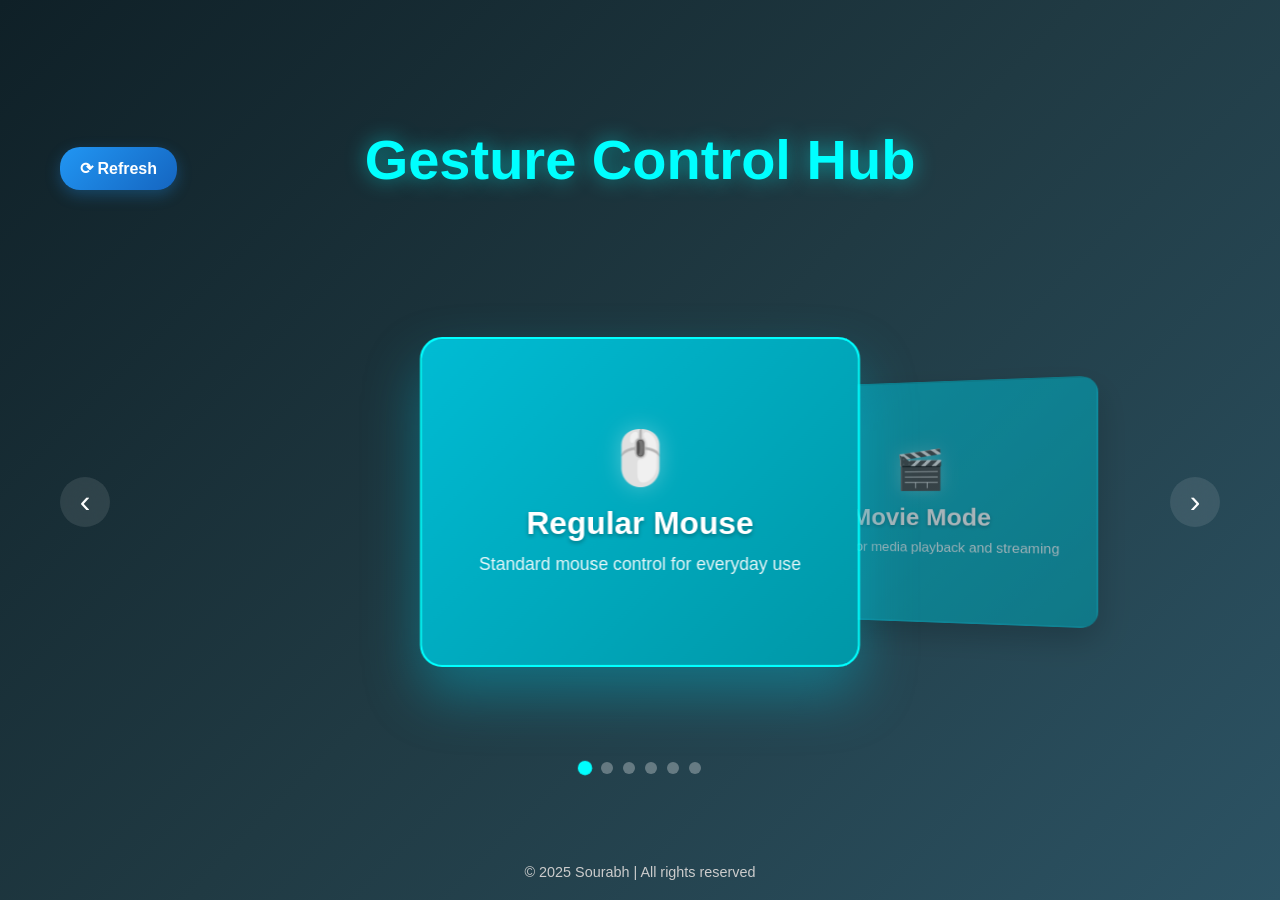
==== templates/index.html @ ca8f9292 "upload Airclick project files" ====
<!DOCTYPE html>
<html lang="en">
<head>
  <meta charset="UTF-8">
  <meta name="viewport" content="width=device-width, initial-scale=1.0">
  <title>Gesture Control Hub</title>
  <style>
    * {
      margin: 0;
      padding: 0;
      box-sizing: border-box;
    }

    body {
      background: linear-gradient(135deg, #0f2027, #203a43, #2c5364);
      font-family: 'Segoe UI', Tahoma, Geneva, Verdana, sans-serif;
      color: #fff;
      min-height: 100vh;
      display: flex;
      flex-direction: column;
      align-items: center;
      justify-content: center;
      padding: 20px;
      overflow-x: hidden;
    }

    .container {
      text-align: center;
      max-width: 1200px;
      width: 100%;
      position: relative;
    }

    h1 {
      font-size: 3.5rem;
      color: #00ffff;
      text-shadow: 0 0 20px rgba(0, 255, 255, 0.5);
      margin-bottom: 60px;
      animation: glow 2s ease-in-out infinite alternate;
    }

    @keyframes glow {
      from { text-shadow: 0 0 20px rgba(0, 255, 255, 0.5); }
      to { text-shadow: 0 0 30px rgba(0, 255, 255, 0.8); }
    }

    .carousel-container {
      position: relative;
      width: 100%;
      height: 500px;
      perspective: 1000px;
      margin: 0 auto;
    }

    .carousel {
      position: relative;
      width: 100%;
      height: 100%;
      transform-style: preserve-3d;
      transition: transform 0.6s ease-in-out;
    }

    .mode-card {
      position: absolute;
      width: 400px;
      height: 300px;
      left: 50%;
      top: 50%;
      transform: translate(-50%, -50%);
      background: linear-gradient(135deg, #00bcd4, #0097a7);
      border-radius: 20px;
      cursor: pointer;
      transition: all 0.6s ease-in-out;
      box-shadow: 0 15px 35px rgba(0, 0, 0, 0.3);
      border: 2px solid transparent;
      display: flex;
      flex-direction: column;
      align-items: center;
      justify-content: center;
      text-align: center;
      padding: 30px;
      opacity: 0.7;
      transform-origin: center;
    }

    .mode-card.active {
      opacity: 1;
      transform: translate(-50%, -50%) scale(1.1);
      box-shadow: 0 25px 50px rgba(0, 188, 212, 0.4);
      border-color: #00ffff;
      z-index: 10;
    }

    .mode-card.prev {
      transform: translate(-120%, -50%) scale(0.8) rotateY(15deg);
      opacity: 0.6;
    }

    .mode-card.next {
      transform: translate(20%, -50%) scale(0.8) rotateY(-15deg);
      opacity: 0.6;
    }

    .mode-card.hidden {
      transform: translate(-50%, -50%) scale(0.6);
      opacity: 0.3;
    }

    .mode-icon {
      font-size: 3rem;
      margin-bottom: 15px;
      filter: drop-shadow(0 0 10px rgba(255, 255, 255, 0.3));
    }

    .mode-title {
      font-size: 1.8rem;
      font-weight: 700;
      margin-bottom: 10px;
      text-shadow: 0 2px 4px rgba(0, 0, 0, 0.3);
    }

    .mode-description {
      font-size: 1rem;
      opacity: 0.9;
      font-weight: 400;
      line-height: 1.4;
    }

    .carousel-nav {
      position: absolute;
      top: 50%;
      transform: translateY(-50%);
      background: rgba(255, 255, 255, 0.1);
      border: none;
      color: white;
      font-size: 2rem;
      width: 50px;
      height: 50px;
      border-radius: 50%;
      cursor: pointer;
      transition: all 0.3s ease;
      backdrop-filter: blur(10px);
      z-index: 20;
    }

    .carousel-nav:hover {
      background: rgba(255, 255, 255, 0.2);
      transform: translateY(-50%) scale(1.1);
    }

    .carousel-nav.prev {
      left: 20px;
    }

    .carousel-nav.next {
      right: 20px;
    }

    .mode-indicators {
      display: flex;
      justify-content: center;
      gap: 10px;
      margin-top: 10px; /* changed from 30px to 10px */
    }

    .indicator {
      width: 12px;
      height: 12px;
      border-radius: 50%;
      background: rgba(255, 255, 255, 0.3);
      cursor: pointer;
      transition: all 0.3s ease;
    }

    .indicator.active {
      background: #00ffff;
      transform: scale(1.2);
    }

         .action-buttons {
       position: absolute;
       top: 20px;
       right: 20px;
       display: flex;
       gap: 10px;
       z-index: 30;
     }

                   .action-btn {
        background: linear-gradient(135deg, #4caf50, #388e3c);
        color: white;
        border: none;
        padding: 12px 20px;
        font-size: 0.9rem;
        font-weight: 600;
        border-radius: 20px;
        cursor: pointer;
        transition: all 0.3s ease;
        box-shadow: 0 5px 15px rgba(76, 175, 80, 0.3);
        display: none;
        opacity: 0;
        transform: translateY(20px);
      }

    .action-btn:hover {
      transform: translateY(-2px) scale(1.05);
      box-shadow: 0 12px 25px rgba(76, 175, 80, 0.4);
    }

         .action-btn.visible {
       display: block;
       opacity: 1;
       transform: translateY(0);
       animation: slideUp 0.3s ease;
     }

    @keyframes slideUp {
      from {
        opacity: 0;
        transform: translateY(20px);
      }
      to {
        opacity: 1;
        transform: translateY(0);
      }
    }

    .close-btn {
      background: linear-gradient(135deg, #f44336, #d32f2f);
    }

    .close-btn:hover {
      box-shadow: 0 12px 25px rgba(244, 67, 54, 0.4);
    }

         .game-options {
       margin-top: 20px;
       display: none;
       width: 100%;
       opacity: 0;
       transform: translateY(20px);
       transition: all 0.3s ease;
     }

         .game-option-btn {
       background: linear-gradient(135deg, #ff6b6b, #ee5a24);
       color: white;
       border: none;
       padding: 15px 25px;
       font-size: 1.1rem;
       font-weight: 600;
       border-radius: 15px;
       cursor: pointer;
       transition: all 0.3s ease;
       box-shadow: 0 5px 15px rgba(255, 107, 107, 0.3);
       margin: 8px;
       width: 100%;
       max-width: 300px;
       display: block;
     }

    .game-option-btn:hover {
      transform: translateY(-2px) scale(1.05);
      box-shadow: 0 8px 20px rgba(255, 107, 107, 0.4);
    }

    .notification {
      position: fixed;
      top: 20px;
      right: 20px;
      background: rgba(0, 0, 0, 0.9);
      color: white;
      padding: 15px 20px;
      border-radius: 8px;
      border-left: 4px solid #00bcd4;
      display: none;
      z-index: 1000;
      animation: slideIn 0.3s ease;
    }

    @keyframes slideIn {
      from {
        opacity: 0;
        transform: translateX(100%);
      }
      to {
        opacity: 1;
        transform: translateX(0);
      }
    }

    footer {
      position: fixed;
      bottom: 20px;
      font-size: 0.9rem;
      color: #ccc;
      text-align: center;
    }

         /* Instruction Modal */
     .instruction-modal {
       position: fixed;
       top: 0;
       left: 0;
       width: 100%;
       height: 100%;
       background: rgba(0, 0, 0, 0.8);
       display: none;
       justify-content: center;
       align-items: center;
       z-index: 1000;
       animation: fadeIn 0.3s ease;
     }

     .instruction-content {
       background: linear-gradient(135deg, #1a1a2e, #16213e);
       border-radius: 20px;
       padding: 30px;
       max-width: 600px;
       width: 90%;
       max-height: 80vh;
       overflow-y: auto;
       box-shadow: 0 20px 40px rgba(0, 0, 0, 0.5);
       border: 2px solid #00ffff;
       animation: slideUp 0.3s ease;
     }

     .instruction-header {
       text-align: center;
       margin-bottom: 25px;
       border-bottom: 2px solid #00ffff;
       padding-bottom: 15px;
     }

     .instruction-title {
       font-size: 2rem;
       color: #00ffff;
       margin-bottom: 10px;
     }

     .instruction-subtitle {
       color: #ccc;
       font-size: 1rem;
     }

     .instruction-list {
       list-style: none;
       padding: 0;
     }

     .instruction-list li {
       background: rgba(255, 255, 255, 0.05);
       margin: 10px 0;
       padding: 15px;
       border-radius: 10px;
       border-left: 4px solid #00ffff;
       display: flex;
       align-items: center;
       gap: 15px;
     }

     .instruction-icon {
       font-size: 1.5rem;
       min-width: 30px;
     }

     .instruction-text {
       color: #fff;
       line-height: 1.5;
     }

     .instruction-close {
       background: linear-gradient(135deg, #00bcd4, #0097a7);
       color: white;
       border: none;
       padding: 15px 30px;
       border-radius: 25px;
       font-size: 1.1rem;
       font-weight: 600;
       cursor: pointer;
       transition: all 0.3s ease;
       margin-top: 20px;
       width: 100%;
     }

     .instruction-close:hover {
       transform: translateY(-2px);
       box-shadow: 0 10px 20px rgba(0, 188, 212, 0.3);
     }

     @keyframes fadeIn {
       from { opacity: 0; }
       to { opacity: 1; }
     }

     @keyframes slideUp {
       from { 
         opacity: 0;
         transform: translateY(50px);
       }
       to { 
         opacity: 1;
         transform: translateY(0);
       }
     }

     @media (max-width: 768px) {
       h1 { font-size: 2.5rem; }
       .mode-card { width: 300px; height: 250px; }
       .carousel-nav { width: 40px; height: 40px; font-size: 1.5rem; }
       .mode-title { font-size: 1.4rem; }
       .mode-icon { font-size: 2.5rem; }
       .instruction-content { padding: 20px; }
       .instruction-title { font-size: 1.5rem; }
     }

    .refresh-btn {
      position: absolute;
      top: 20px;
      left: 20px;
      background: linear-gradient(135deg, #2196f3, #1565c0);
      color: white;
      border: none;
      padding: 12px 20px;
      font-size: 1rem;
      font-weight: 600;
      border-radius: 20px;
      cursor: pointer;
      transition: all 0.3s ease;
      box-shadow: 0 5px 15px rgba(33, 150, 243, 0.3);
      z-index: 31;
    }

    .refresh-btn:hover {
      transform: translateY(-2px) scale(1.05);
      box-shadow: 0 12px 25px rgba(33, 150, 243, 0.4);
    }
  </style>
</head>
<body>
  <div class="container">
    <button class="refresh-btn" onclick="location.reload()">
      ⟳ Refresh
    </button>
    <h1>Gesture Control Hub</h1>
    
    <div class="carousel-container">
      <button class="carousel-nav prev" onclick="navigateCarousel(-1)">‹</button>
      <button class="carousel-nav next" onclick="navigateCarousel(1)">›</button>
      
      <div class="carousel" id="carousel">
        <div class="mode-card active" data-mode="regular" onclick="selectMode('regular')">
          <div class="mode-icon">🖱️</div>
          <div class="mode-title">Regular Mouse</div>
          <div class="mode-description">Standard mouse control for everyday use</div>
        </div>
        
        <div class="mode-card next" data-mode="movie" onclick="selectMode('movie')">
          <div class="mode-icon">🎬</div>
          <div class="mode-title">Movie Mode</div>
          <div class="mode-description">Optimized for media playback and streaming</div>
        </div>
        
        <div class="mode-card hidden" data-mode="game" onclick="selectMode('game')">
          <div class="mode-icon">🎮</div>
          <div class="mode-title">Game Mode</div>
          <div class="mode-description">Enhanced precision for gaming applications</div>
        </div>
        
        <div class="mode-card hidden" data-mode="presentation" onclick="selectMode('presentation')">
          <div class="mode-icon">📊</div>
          <div class="mode-title">Presentation Mode</div>
          <div class="mode-description">Perfect for presentations and public speaking</div>
        </div>
        
        <div class="mode-card hidden" data-mode="camera" onclick="selectMode('camera')">
          <div class="mode-icon">📷</div>
          <div class="mode-title">Camera Mode</div>
          <div class="mode-description">Take photos (2 fingers) or videos (3 fingers)</div>
        </div>
        
        <div class="mode-card hidden" data-mode="websocket" onclick="startWebSocketServer()">
          <div class="mode-icon">🔌</div>
          <div class="mode-title">AI Server</div>
          <div class="mode-description">Start Python WebSocket server for AI detection</div>
        </div>
      </div>
    </div>

    <div class="mode-indicators" id="indicators">
      <div class="indicator active" onclick="goToSlide(0)"></div>
      <div class="indicator" onclick="goToSlide(1)"></div>
      <div class="indicator" onclick="goToSlide(2)"></div>
      <div class="indicator" onclick="goToSlide(3)"></div>
      <div class="indicator" onclick="goToSlide(4)"></div>
      <div class="indicator" onclick="goToSlide(5)"></div>
    </div>

                   <div class="action-buttons" id="action-buttons">
        <button class="action-btn close-btn" id="close-btn" onclick="closeCurrentMode()">
          ✖ Close Mode
        </button>
                 <div class="game-options" id="game-options">
            <h3 style="color: #fff; margin-bottom: 15px; text-align: center;">🎮 Choose Your Game:</h3>
            <button class="game-option-btn" onclick="openDinoGame()">
              🦕 Dino Fist Game (AI)
            </button>
            <button class="game-option-btn" onclick="openDinoGesture()">
              👆 Dino Gesture Game (Browser)
            </button>
          </div>
      </div>
  </div>

     <div class="notification" id="notification"></div>
   
   <!-- Instruction Modal -->
   <div class="instruction-modal" id="instructionModal">
     <div class="instruction-content">
       <div class="instruction-header">
         <div class="instruction-title" id="instructionTitle">Mode Instructions</div>
         <div class="instruction-subtitle" id="instructionSubtitle">Learn how to use this mode</div>
       </div>
       <ul class="instruction-list" id="instructionList">
         <!-- Instructions will be populated by JavaScript -->
       </ul>
       <button class="instruction-close" onclick="closeInstructionModal()">Got it! Start Mode</button>
     </div>
   </div>
   
   <footer>
     &copy; 2025 Sourabh | All rights reserved
   </footer>

  <script>
         let currentSlide = 0;
     let currentMode = null;
     let pendingMode = null;
     const totalSlides = 6;
     const modes = ['regular', 'movie', 'game', 'presentation', 'camera', 'websocket'];

     // Instruction data for each mode
     const modeInstructions = {
       regular: {
         title: "🖱️ Regular Mouse Mode",
         subtitle: "Control your mouse with hand gestures",
         instructions: [
           { icon: "👆", text: "Point with index finger to move cursor" },
           { icon: "✋", text: "Show all 4 fingers to move cursor freely" },
           { icon: "☝️", text: "Index finger only = Left Click" },
           { icon: "✌️", text: "Index + Middle finger = Right Click" },
           { icon: "👍", text: "Thumb only = Scroll Up" },
           { icon: "👎", text: "Index only = Scroll Down" },
           { icon: "✊", text: "Make a fist = Take Screenshot" }
         ]
       },
       movie: {
         title: "🎬 Movie Mode",
         subtitle: "Control media playback with gestures",
         instructions: [
           { icon: "☝️", text: "1 finger = Play/Pause" },
           { icon: "✌️", text: "2 fingers = Fast Forward" },
           { icon: "🤟", text: "3 fingers = Rewind" },
           { icon: "📺", text: "Works with YouTube, Netflix, and other media players" }
         ]
       },
       game: {
         title: "🎮 Game Mode",
         subtitle: "Play the Dino Game with AI-powered gesture detection",
         instructions: [
           { icon: "🦕", text: "The game will open in a new tab" },
           { icon: "✊", text: "Make a FIST to make the dino jump" },
           { icon: "🤖", text: "Uses Python AI with MediaPipe for accurate detection" },
           { icon: "📷", text: "Enable camera access when prompted" },
           { icon: "🎯", text: "Jump over obstacles to score points" }
         ]
       },
       presentation: {
         title: "📊 Presentation Mode",
         subtitle: "Control presentations with hand gestures",
         instructions: [
           { icon: "🖐️", text: "5 fingers = Start/Fullscreen Presentation" },
           { icon: "✊", text: "Fist (0 fingers) = Exit Presentation" },
           { icon: "☝️", text: "Index finger only = Next Slide" },
           { icon: "✌️", text: "Index + Middle finger = Previous Slide" },
           { icon: "📱", text: "Works with PowerPoint, Google Slides, and more" }
         ]
       },
       camera: {
         title: "📷 Camera Mode",
         subtitle: "Take photos and record videos with gestures",
         instructions: [
           { icon: "✌️", text: "2 fingers = Take Photo" },
           { icon: "🤟", text: "3 fingers = Start Recording" },
           { icon: "☝️", text: "1 finger = Stop Recording" },
           { icon: "💾", text: "Files saved automatically with timestamps" },
           { icon: "📁", text: "Check your project folder for saved files" }
         ]
       },
       websocket: {
         title: "🔌 AI Server Mode",
         subtitle: "Start the Python WebSocket server for AI detection",
         instructions: [
           { icon: "🐍", text: "Starts Python WebSocket server on localhost:8765" },
           { icon: "🤖", text: "Enables AI-powered gesture detection for games" },
           { icon: "📡", text: "Server runs in background for real-time processing" },
           { icon: "🛑", text: "Click 'Stop AI Server' to close the server" },
           { icon: "⚡", text: "Required for advanced gesture recognition features" }
         ]
       }
     };

    function navigateCarousel(direction) {
      currentSlide = (currentSlide + direction + totalSlides) % totalSlides;
      updateCarousel();
    }

    function goToSlide(slideIndex) {
      currentSlide = slideIndex;
      updateCarousel();
    }

    function updateCarousel() {
      const cards = document.querySelectorAll('.mode-card');
      const indicators = document.querySelectorAll('.indicator');
      
      cards.forEach((card, index) => {
        card.classList.remove('active', 'prev', 'next', 'hidden');
        
        if (index === currentSlide) {
          card.classList.add('active');
        } else if (index === (currentSlide - 1 + totalSlides) % totalSlides) {
          card.classList.add('prev');
        } else if (index === (currentSlide + 1) % totalSlides) {
          card.classList.add('next');
        } else {
          card.classList.add('hidden');
        }
      });
      
      indicators.forEach((indicator, index) => {
        indicator.classList.toggle('active', index === currentSlide);
      });
    }

    function selectMode(mode) {
      console.log('Selecting mode:', mode);
      pendingMode = mode;
      showInstructionModal(mode);
    }

    function showInstructionModal(mode) {
      const modal = document.getElementById('instructionModal');
      const title = document.getElementById('instructionTitle');
      const subtitle = document.getElementById('instructionSubtitle');
      const list = document.getElementById('instructionList');
      
      const instructions = modeInstructions[mode];
      if (!instructions) return;
      
      title.textContent = instructions.title;
      subtitle.textContent = instructions.subtitle;
      
      // Clear and populate instruction list
      list.innerHTML = '';
      instructions.instructions.forEach(instruction => {
        const li = document.createElement('li');
        li.innerHTML = `
          <span class="instruction-icon">${instruction.icon}</span>
          <span class="instruction-text">${instruction.text}</span>
        `;
        list.appendChild(li);
      });
      
      modal.style.display = 'flex';
    }

    function closeInstructionModal() {
      const modal = document.getElementById('instructionModal');
      modal.style.display = 'none';
      
      // Start the mode after closing instructions
      if (pendingMode) {
        startMode(pendingMode);
        pendingMode = null;
      }
    }

    function startMode(mode) {
      console.log('Starting mode:', mode);
      
      // Special handling for game mode - open the game directly
      if (mode === 'game') {
        window.open('/dino-game', '_blank');
        showNotification('Opening Dino Game in new tab...', 'success');
        updateUI('game');
        return;
      }
      
      // Special handling for websocket server
      if (mode === 'websocket') {
        fetch('/start-websocket-server', {
          method: 'POST',
          headers: { 'Content-Type': 'application/json' }
        })
        .then(res => res.json())
        .then(data => {
          showNotification(data.message, data.status);
          if (data.status === 'success') {
            updateUI('websocket');
          } else {
            // Even if server fails to start, show the UI for manual control
            updateUI('websocket');
          }
        })
        .catch(err => {
          showNotification("Error: " + err, 'error');
          // Show UI even if there's an error
          updateUI('websocket');
        });
        return;
      }
      
      fetch('/run', {
        method: 'POST',
        headers: { 'Content-Type': 'application/json' },
        body: JSON.stringify({ mode })
      })
      .then(res => res.json())
      .then(data => {
        console.log('Mode response:', data);
        showNotification(data.message, 'success');
        updateUI(data.active);
      })
      .catch(err => {
        console.error('Mode selection error:', err);
        showNotification("Error: " + err, 'error');
      });
    }

    function closeCurrentMode() {
      if (!currentMode) return;
      
      // Special handling for websocket server
      if (currentMode === 'websocket') {
        fetch('/stop-websocket-server', {
          method: 'POST',
          headers: { 'Content-Type': 'application/json' }
        })
        .then(res => res.json())
        .then(data => {
          showNotification(data.message, 'info');
          updateUI(null);
        })
        .catch(err => {
          showNotification("Error: " + err, 'error');
        });
        return;
      }
      
      fetch('/close', {
        method: 'POST',
        headers: { 'Content-Type': 'application/json' },
        body: JSON.stringify({ mode: currentMode })
      })
      .then(res => res.json())
      .then(data => {
        showNotification(data.message, 'info');
        updateUI(null);
      })
      .catch(err => {
        showNotification("Error: " + err, 'error');
      });
    }

    function updateUI(activeMode) {
      console.log('Updating UI for mode:', activeMode);
      const closeBtn = document.getElementById('close-btn');
      const gameOptions = document.getElementById('game-options');
      
      if (activeMode) {
        console.log('Activating mode:', activeMode);
        closeBtn.classList.add('visible');
        currentMode = activeMode;
        
        // Update close button text based on mode
        if (activeMode === 'websocket') {
          closeBtn.textContent = '✖ Stop AI Server';
        } else if (activeMode === 'game') {
          closeBtn.textContent = '✖ Close Game Mode';
        } else {
          closeBtn.textContent = '✖ Close Mode';
        }
        
        if (activeMode === 'game') {
          console.log('Showing game options');
          gameOptions.style.display = 'block';
          // Add animation for game options
          setTimeout(() => {
            gameOptions.style.opacity = '1';
            gameOptions.style.transform = 'translateY(0)';
          }, 100);
        } else {
          console.log('Hiding game options');
          gameOptions.style.display = 'none';
          gameOptions.style.opacity = '0';
          gameOptions.style.transform = 'translateY(20px)';
        }
      } else {
        console.log('Deactivating all modes');
        closeBtn.classList.remove('visible');
        gameOptions.style.display = 'none';
        gameOptions.style.opacity = '0';
        gameOptions.style.transform = 'translateY(20px)';
        currentMode = null;
      }
    }

    function openDinoGame() {
      window.open('/dino-game', '_blank');
      showNotification('Opening Dino Fist Game (AI) in new tab...', 'info');
    }

    function openDinoGesture() {
      window.open('/dino-gesture', '_blank');
      showNotification('Opening Dino Gesture Game (Browser) in new tab...', 'info');
    }



    function startWebSocketServer() {
      pendingMode = 'websocket';
      showInstructionModal('websocket');
    }

    function showNotification(message, type = 'info') {
      const notification = document.getElementById('notification');
      notification.textContent = message;
      notification.style.display = 'block';
      
      if (type === 'success') {
        notification.style.borderLeftColor = '#4caf50';
      } else if (type === 'error') {
        notification.style.borderLeftColor = '#f44336';
      } else {
        notification.style.borderLeftColor = '#00bcd4';
      }
      
      setTimeout(() => {
        notification.style.display = 'none';
      }, 3000);
    }

    // Keyboard navigation
    document.addEventListener('keydown', function(e) {
      if (e.key === 'ArrowLeft') {
        navigateCarousel(-1);
      } else if (e.key === 'ArrowRight') {
        navigateCarousel(1);
      }
    });

    // Touch/swipe support
    let touchStartX = 0;
    let touchEndX = 0;

    document.addEventListener('touchstart', e => {
      touchStartX = e.changedTouches[0].screenX;
    });

    document.addEventListener('touchend', e => {
      touchEndX = e.changedTouches[0].screenX;
      handleSwipe();
    });

    function handleSwipe() {
      const swipeThreshold = 50;
      const diff = touchStartX - touchEndX;
      
      if (Math.abs(diff) > swipeThreshold) {
        if (diff > 0) {
          navigateCarousel(1); // Swipe left
        } else {
          navigateCarousel(-1); // Swipe right
        }
      }
    }

    // Auto-rotate carousel (optional)
    let autoRotateInterval;
    
    function startAutoRotate() {
      autoRotateInterval = setInterval(() => {
        if (!currentMode) { // Only auto-rotate when no mode is active
          navigateCarousel(1);
        }
      }, 5000);
    }

    function stopAutoRotate() {
      clearInterval(autoRotateInterval);
    }

    // Check for active mode on page load
    window.onload = function() {
      fetch('/status')
        .then(res => res.json())
        .then(data => {
          if (data.active) {
            updateUI(data.active);
          }
        })
        .catch(err => console.log('Could not fetch status'));
      
      // Start auto-rotation
      startAutoRotate();
    };

         // Pause auto-rotation on hover
     document.querySelector('.carousel-container').addEventListener('mouseenter', stopAutoRotate);
     document.querySelector('.carousel-container').addEventListener('mouseleave', startAutoRotate);

     // Close instruction modal when clicking outside
     document.getElementById('instructionModal').addEventListener('click', function(e) {
       if (e.target === this) {
         closeInstructionModal();
       }
     });
  </script>
</body>
</html>
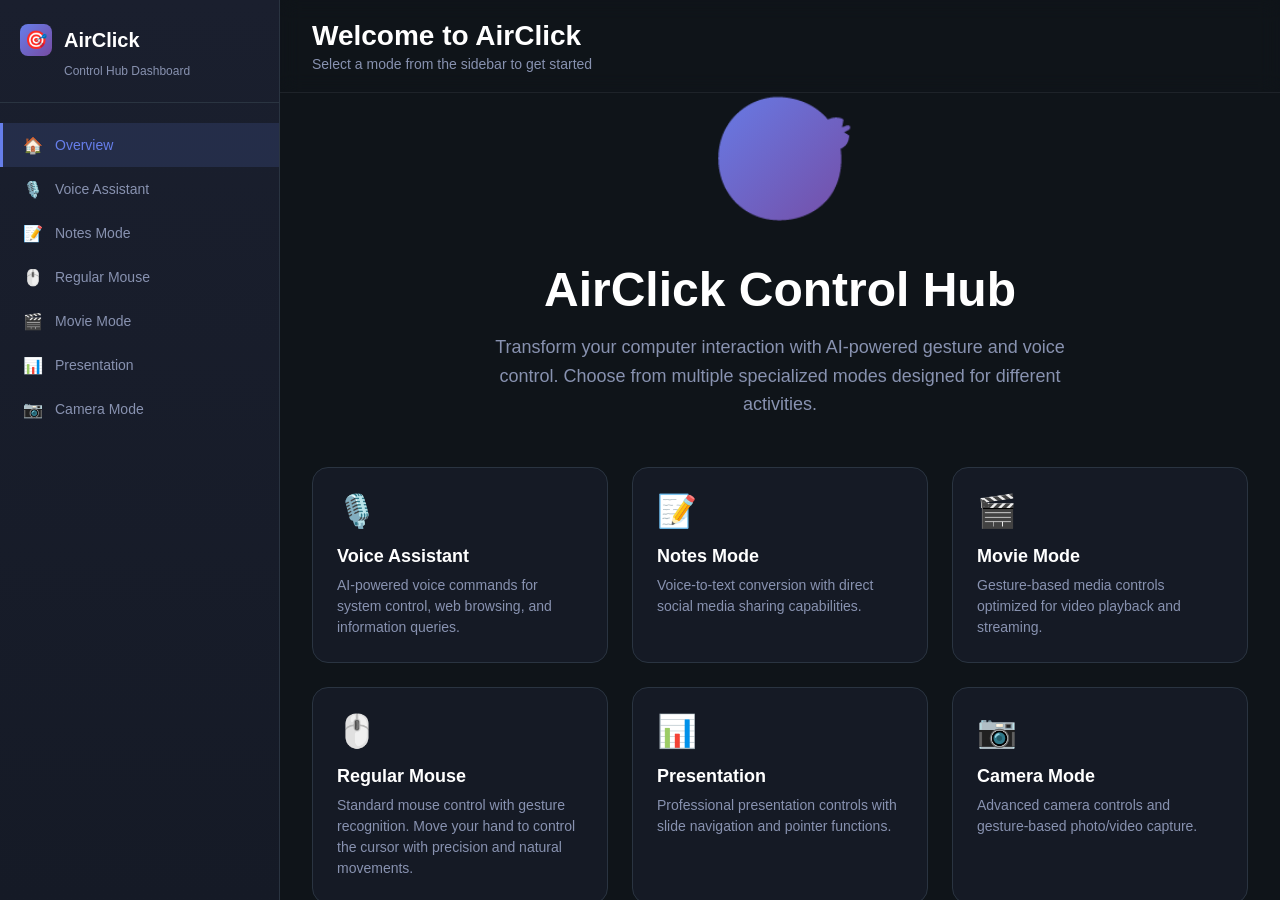
==== commit 07585f47: "edit for deployment" ====
--- a/templates/index.html
+++ b/templates/index.html
@@ -1,931 +1,2091 @@
 <!DOCTYPE html>
 <html lang="en">
 <head>
-  <meta charset="UTF-8">
-  <meta name="viewport" content="width=device-width, initial-scale=1.0">
-  <title>Gesture Control Hub</title>
-  <style>
-    * {
-      margin: 0;
-      padding: 0;
-      box-sizing: border-box;
-    }
-
-    body {
-      background: linear-gradient(135deg, #0f2027, #203a43, #2c5364);
-      font-family: 'Segoe UI', Tahoma, Geneva, Verdana, sans-serif;
-      color: #fff;
-      min-height: 100vh;
-      display: flex;
-      flex-direction: column;
-      align-items: center;
-      justify-content: center;
-      padding: 20px;
-      overflow-x: hidden;
-    }
-
-    .container {
-      text-align: center;
-      max-width: 1200px;
-      width: 100%;
-      position: relative;
-    }
-
-    h1 {
-      font-size: 3.5rem;
-      color: #00ffff;
-      text-shadow: 0 0 20px rgba(0, 255, 255, 0.5);
-      margin-bottom: 60px;
-      animation: glow 2s ease-in-out infinite alternate;
-    }
-
-    @keyframes glow {
-      from { text-shadow: 0 0 20px rgba(0, 255, 255, 0.5); }
-      to { text-shadow: 0 0 30px rgba(0, 255, 255, 0.8); }
-    }
-
-    .carousel-container {
-      position: relative;
-      width: 100%;
-      height: 500px;
-      perspective: 1000px;
-      margin: 0 auto;
-    }
-
-    .carousel {
-      position: relative;
-      width: 100%;
-      height: 100%;
-      transform-style: preserve-3d;
-      transition: transform 0.6s ease-in-out;
-    }
-
-    .mode-card {
-      position: absolute;
-      width: 400px;
-      height: 300px;
-      left: 50%;
-      top: 50%;
-      transform: translate(-50%, -50%);
-      background: linear-gradient(135deg, #00bcd4, #0097a7);
-      border-radius: 20px;
-      cursor: pointer;
-      transition: all 0.6s ease-in-out;
-      box-shadow: 0 15px 35px rgba(0, 0, 0, 0.3);
-      border: 2px solid transparent;
-      display: flex;
-      flex-direction: column;
-      align-items: center;
-      justify-content: center;
-      text-align: center;
-      padding: 30px;
-      opacity: 0.7;
-      transform-origin: center;
-    }
-
-    .mode-card.active {
-      opacity: 1;
-      transform: translate(-50%, -50%) scale(1.1);
-      box-shadow: 0 25px 50px rgba(0, 188, 212, 0.4);
-      border-color: #00ffff;
-      z-index: 10;
-    }
-
-    .mode-card.prev {
-      transform: translate(-120%, -50%) scale(0.8) rotateY(15deg);
-      opacity: 0.6;
-    }
-
-    .mode-card.next {
-      transform: translate(20%, -50%) scale(0.8) rotateY(-15deg);
-      opacity: 0.6;
-    }
-
-    .mode-card.hidden {
-      transform: translate(-50%, -50%) scale(0.6);
-      opacity: 0.3;
-    }
-
-    .mode-icon {
-      font-size: 3rem;
-      margin-bottom: 15px;
-      filter: drop-shadow(0 0 10px rgba(255, 255, 255, 0.3));
-    }
-
-    .mode-title {
-      font-size: 1.8rem;
-      font-weight: 700;
-      margin-bottom: 10px;
-      text-shadow: 0 2px 4px rgba(0, 0, 0, 0.3);
-    }
-
-    .mode-description {
-      font-size: 1rem;
-      opacity: 0.9;
-      font-weight: 400;
-      line-height: 1.4;
-    }
-
-    .carousel-nav {
-      position: absolute;
-      top: 50%;
-      transform: translateY(-50%);
-      background: rgba(255, 255, 255, 0.1);
-      border: none;
-      color: white;
-      font-size: 2rem;
-      width: 50px;
-      height: 50px;
-      border-radius: 50%;
-      cursor: pointer;
-      transition: all 0.3s ease;
-      backdrop-filter: blur(10px);
-      z-index: 20;
-    }
-
-    .carousel-nav:hover {
-      background: rgba(255, 255, 255, 0.2);
-      transform: translateY(-50%) scale(1.1);
-    }
-
-    .carousel-nav.prev {
-      left: 20px;
-    }
-
-    .carousel-nav.next {
-      right: 20px;
-    }
-
-    .mode-indicators {
-      display: flex;
-      justify-content: center;
-      gap: 10px;
-      margin-top: 10px; /* changed from 30px to 10px */
-    }
-
-    .indicator {
-      width: 12px;
-      height: 12px;
-      border-radius: 50%;
-      background: rgba(255, 255, 255, 0.3);
-      cursor: pointer;
-      transition: all 0.3s ease;
-    }
-
-    .indicator.active {
-      background: #00ffff;
-      transform: scale(1.2);
-    }
-
-         .action-buttons {
-       position: absolute;
-       top: 20px;
-       right: 20px;
-       display: flex;
-       gap: 10px;
-       z-index: 30;
-     }
-
-                   .action-btn {
-        background: linear-gradient(135deg, #4caf50, #388e3c);
-        color: white;
-        border: none;
-        padding: 12px 20px;
-        font-size: 0.9rem;
-        font-weight: 600;
-        border-radius: 20px;
-        cursor: pointer;
-        transition: all 0.3s ease;
-        box-shadow: 0 5px 15px rgba(76, 175, 80, 0.3);
-        display: none;
-        opacity: 0;
-        transform: translateY(20px);
-      }
-
-    .action-btn:hover {
-      transform: translateY(-2px) scale(1.05);
-      box-shadow: 0 12px 25px rgba(76, 175, 80, 0.4);
-    }
-
-         .action-btn.visible {
-       display: block;
-       opacity: 1;
-       transform: translateY(0);
-       animation: slideUp 0.3s ease;
-     }
-
-    @keyframes slideUp {
-      from {
-        opacity: 0;
-        transform: translateY(20px);
-      }
-      to {
-        opacity: 1;
-        transform: translateY(0);
-      }
-    }
-
-    .close-btn {
-      background: linear-gradient(135deg, #f44336, #d32f2f);
-    }
-
-    .close-btn:hover {
-      box-shadow: 0 12px 25px rgba(244, 67, 54, 0.4);
-    }
-
-         .game-options {
-       margin-top: 20px;
-       display: none;
-       width: 100%;
-       opacity: 0;
-       transform: translateY(20px);
-       transition: all 0.3s ease;
-     }
-
-         .game-option-btn {
-       background: linear-gradient(135deg, #ff6b6b, #ee5a24);
-       color: white;
-       border: none;
-       padding: 15px 25px;
-       font-size: 1.1rem;
-       font-weight: 600;
-       border-radius: 15px;
-       cursor: pointer;
-       transition: all 0.3s ease;
-       box-shadow: 0 5px 15px rgba(255, 107, 107, 0.3);
-       margin: 8px;
-       width: 100%;
-       max-width: 300px;
-       display: block;
-     }
-
-    .game-option-btn:hover {
-      transform: translateY(-2px) scale(1.05);
-      box-shadow: 0 8px 20px rgba(255, 107, 107, 0.4);
-    }
-
-    .notification {
-      position: fixed;
-      top: 20px;
-      right: 20px;
-      background: rgba(0, 0, 0, 0.9);
-      color: white;
-      padding: 15px 20px;
-      border-radius: 8px;
-      border-left: 4px solid #00bcd4;
-      display: none;
-      z-index: 1000;
-      animation: slideIn 0.3s ease;
-    }
-
-    @keyframes slideIn {
-      from {
-        opacity: 0;
-        transform: translateX(100%);
-      }
-      to {
-        opacity: 1;
-        transform: translateX(0);
-      }
-    }
-
-    footer {
-      position: fixed;
-      bottom: 20px;
-      font-size: 0.9rem;
-      color: #ccc;
-      text-align: center;
-    }
-
-         /* Instruction Modal */
-     .instruction-modal {
-       position: fixed;
-       top: 0;
-       left: 0;
-       width: 100%;
-       height: 100%;
-       background: rgba(0, 0, 0, 0.8);
-       display: none;
-       justify-content: center;
-       align-items: center;
-       z-index: 1000;
-       animation: fadeIn 0.3s ease;
-     }
-
-     .instruction-content {
-       background: linear-gradient(135deg, #1a1a2e, #16213e);
-       border-radius: 20px;
-       padding: 30px;
-       max-width: 600px;
-       width: 90%;
-       max-height: 80vh;
-       overflow-y: auto;
-       box-shadow: 0 20px 40px rgba(0, 0, 0, 0.5);
-       border: 2px solid #00ffff;
-       animation: slideUp 0.3s ease;
-     }
-
-     .instruction-header {
-       text-align: center;
-       margin-bottom: 25px;
-       border-bottom: 2px solid #00ffff;
-       padding-bottom: 15px;
-     }
-
-     .instruction-title {
-       font-size: 2rem;
-       color: #00ffff;
-       margin-bottom: 10px;
-     }
-
-     .instruction-subtitle {
-       color: #ccc;
-       font-size: 1rem;
-     }
-
-     .instruction-list {
-       list-style: none;
-       padding: 0;
-     }
-
-     .instruction-list li {
-       background: rgba(255, 255, 255, 0.05);
-       margin: 10px 0;
-       padding: 15px;
-       border-radius: 10px;
-       border-left: 4px solid #00ffff;
-       display: flex;
-       align-items: center;
-       gap: 15px;
-     }
-
-     .instruction-icon {
-       font-size: 1.5rem;
-       min-width: 30px;
-     }
-
-     .instruction-text {
-       color: #fff;
-       line-height: 1.5;
-     }
-
-     .instruction-close {
-       background: linear-gradient(135deg, #00bcd4, #0097a7);
-       color: white;
-       border: none;
-       padding: 15px 30px;
-       border-radius: 25px;
-       font-size: 1.1rem;
-       font-weight: 600;
-       cursor: pointer;
-       transition: all 0.3s ease;
-       margin-top: 20px;
-       width: 100%;
-     }
-
-     .instruction-close:hover {
-       transform: translateY(-2px);
-       box-shadow: 0 10px 20px rgba(0, 188, 212, 0.3);
-     }
-
-     @keyframes fadeIn {
-       from { opacity: 0; }
-       to { opacity: 1; }
-     }
-
-     @keyframes slideUp {
-       from { 
-         opacity: 0;
-         transform: translateY(50px);
-       }
-       to { 
-         opacity: 1;
-         transform: translateY(0);
-       }
-     }
-
-     @media (max-width: 768px) {
-       h1 { font-size: 2.5rem; }
-       .mode-card { width: 300px; height: 250px; }
-       .carousel-nav { width: 40px; height: 40px; font-size: 1.5rem; }
-       .mode-title { font-size: 1.4rem; }
-       .mode-icon { font-size: 2.5rem; }
-       .instruction-content { padding: 20px; }
-       .instruction-title { font-size: 1.5rem; }
-     }
-
-    .refresh-btn {
-      position: absolute;
-      top: 20px;
-      left: 20px;
-      background: linear-gradient(135deg, #2196f3, #1565c0);
-      color: white;
-      border: none;
-      padding: 12px 20px;
-      font-size: 1rem;
-      font-weight: 600;
-      border-radius: 20px;
-      cursor: pointer;
-      transition: all 0.3s ease;
-      box-shadow: 0 5px 15px rgba(33, 150, 243, 0.3);
-      z-index: 31;
-    }
-
-    .refresh-btn:hover {
-      transform: translateY(-2px) scale(1.05);
-      box-shadow: 0 12px 25px rgba(33, 150, 243, 0.4);
-    }
-  </style>
+    <meta charset="UTF-8">
+    <meta name="viewport" content="width=device-width, initial-scale=1.0">
+    <title>AirClick Control Hub</title>
+    <style>
+        * {
+            margin: 0;
+            padding: 0;
+            box-sizing: border-box;
+        }
+
+        body {
+            font-family: 'Segoe UI', Tahoma, Geneva, Verdana, sans-serif;
+            background: #0a0e1a;
+            color: #ffffff;
+            overflow: hidden;
+        }
+
+        .dashboard-container {
+            display: flex;
+            height: 100vh;
+            width: 100vw;
+        }
+
+        .sidebar {
+            width: 280px;
+            background: linear-gradient(180deg, #1a1f2e 0%, #151a26 100%);
+            border-right: 1px solid #2a3441;
+            display: flex;
+            flex-direction: column;
+            position: relative;
+        }
+
+        .sidebar-header {
+            padding: 24px 20px;
+            border-bottom: 1px solid #2a3441;
+        }
+
+        .logo {
+            display: flex;
+            align-items: center;
+            gap: 12px;
+            margin-bottom: 8px;
+        }
+
+        .logo-icon {
+            width: 32px;
+            height: 32px;
+            background: linear-gradient(135deg, #667eea, #764ba2);
+            border-radius: 8px;
+            display: flex;
+            align-items: center;
+            justify-content: center;
+            font-size: 18px;
+        }
+
+        .logo-text {
+            font-size: 20px;
+            font-weight: 700;
+            color: #ffffff;
+        }
+
+        .logo-subtitle {
+            font-size: 12px;
+            color: #8892b0;
+            margin-left: 44px;
+        }
+
+        .sidebar-nav {
+            flex: 1;
+            padding: 20px 0;
+            overflow-y: auto;
+        }
+
+        .nav-item {
+            display: flex;
+            align-items: center;
+            gap: 12px;
+            padding: 12px 20px;
+            color: #8892b0;
+            cursor: pointer;
+            transition: all 0.3s ease;
+            border-left: 3px solid transparent;
+            font-size: 14px;
+            font-weight: 500;
+        }
+
+        .nav-item:hover {
+            background: rgba(102, 126, 234, 0.1);
+            color: #ffffff;
+        }
+
+        .nav-item.active {
+            background: rgba(102, 126, 234, 0.15);
+            color: #667eea;
+            border-left-color: #667eea;
+        }
+
+        .nav-icon {
+            width: 20px;
+            height: 20px;
+            display: flex;
+            align-items: center;
+            justify-content: center;
+            font-size: 16px;
+        }
+
+        .main-content {
+            flex: 1;
+            background: #0f1419;
+            display: flex;
+            flex-direction: column;
+            overflow: hidden;
+        }
+
+        .main-header {
+            padding: 20px 32px;
+            border-bottom: 1px solid #1e2329;
+            background: rgba(15, 20, 25, 0.8);
+            backdrop-filter: blur(10px);
+        }
+
+        .header-title {
+            font-size: 28px;
+            font-weight: 700;
+            color: #ffffff;
+            margin-bottom: 4px;
+        }
+
+        .header-subtitle {
+            font-size: 14px;
+            color: #8892b0;
+        }
+
+        .content-area {
+            flex: 1;
+            padding: 32px;
+            overflow-y: auto;
+            position: relative;
+        }
+
+        /* Updated layout to match reference image exactly */
+        .mode-control-interface {
+            display: none;
+            flex-direction: column;
+            height: 100%;
+            padding: 20px;
+            background: #0f1419;
+        }
+
+        .mode-control-interface.active {
+            display: flex;
+        }
+
+        /* Compact header layout matching reference */
+        .mode-header {
+            display: flex;
+            align-items: center;
+            gap: 16px;
+            margin-bottom: 32px;
+            padding: 0 20px;
+        }
+
+        .mode-icon {
+            font-size: 48px;
+            background: linear-gradient(135deg, #8b5cf6, #a855f7);
+            padding: 12px;
+            border-radius: 12px;
+            display: flex;
+            align-items: center;
+            justify-content: center;
+        }
+
+        .mode-header-text {
+            flex: 1;
+        }
+
+        .mode-title {
+            font-size: 32px;
+            font-weight: 700;
+            color: #ffffff;
+            margin: 0 0 4px 0;
+        }
+
+        .mode-description {
+            font-size: 16px;
+            color: #8892b0;
+            margin: 0;
+            line-height: 1.4;
+        }
+
+        /* Two-column grid layout matching reference */
+        .mode-content-wrapper {
+            display: grid;
+            grid-template-columns: 1fr 400px;
+            gap: 40px;
+            flex: 1;
+            align-items: start;
+        }
+
+        .mode-info-section {
+            background: rgba(26, 31, 46, 0.6);
+            border-radius: 16px;
+            padding: 32px;
+            border: 1px solid rgba(139, 92, 246, 0.2);
+        }
+
+        .gesture-instructions {
+            width: 100%;
+        }
+
+        .instructions-title {
+            font-size: 24px;
+            font-weight: 600;
+            color: #ffffff;
+            margin: 0 0 8px 0;
+            display: flex;
+            align-items: center;
+            gap: 8px;
+        }
+
+        .instructions-subtitle {
+            font-size: 16px;
+            color: #8892b0;
+            margin: 0 0 32px 0;
+        }
+
+        /* Gesture cards matching reference design */
+        .gesture-list {
+            display: flex;
+            flex-direction: column;
+            gap: 20px;
+        }
+
+        .gesture-item {
+            display: flex;
+            align-items: flex-start;
+            gap: 16px;
+            padding: 20px;
+            background: rgba(15, 20, 25, 0.8);
+            border-radius: 12px;
+            border: 1px solid rgba(139, 92, 246, 0.1);
+        }
+
+        .gesture-icon {
+            font-size: 32px;
+            flex-shrink: 0;
+            width: 48px;
+            height: 48px;
+            display: flex;
+            align-items: center;
+            justify-content: center;
+            background: rgba(139, 92, 246, 0.1);
+            border-radius: 8px;
+        }
+
+        .gesture-details {
+            flex: 1;
+        }
+
+        .gesture-name {
+            display: block;
+            font-size: 18px;
+            font-weight: 600;
+            color: #ffffff;
+            margin-bottom: 8px;
+        }
+
+        .gesture-action {
+            display: block;
+            font-size: 14px;
+            color: #8892b0;
+            line-height: 1.5;
+            margin-bottom: 8px;
+        }
+
+        .action-label {
+            display: inline-block;
+            font-size: 12px;
+            font-weight: 600;
+            color: #8b5cf6;
+            background: rgba(139, 92, 246, 0.1);
+            padding: 4px 8px;
+            border-radius: 4px;
+            text-transform: uppercase;
+            letter-spacing: 0.5px;
+        }
+
+        /* Compact controls section matching reference */
+        .mode-controls-section {
+            background: rgba(26, 31, 46, 0.6);
+            border-radius: 16px;
+            padding: 32px 24px;
+            border: 1px solid rgba(139, 92, 246, 0.2);
+            display: flex;
+            flex-direction: column;
+            gap: 24px;
+        }
+
+        .controls-title {
+            font-size: 20px;
+            font-weight: 600;
+            color: #ffffff;
+            margin: 0 0 16px 0;
+            display: flex;
+            align-items: center;
+            gap: 8px;
+        }
+
+        .mode-controls {
+            display: flex;
+            flex-direction: column;
+            gap: 16px;
+        }
+
+        .control-button {
+            padding: 16px 24px;
+            border: none;
+            border-radius: 12px;
+            font-size: 16px;
+            font-weight: 600;
+            cursor: pointer;
+            transition: all 0.3s ease;
+            display: flex;
+            align-items: center;
+            justify-content: center;
+            gap: 8px;
+        }
+
+        .start-button {
+            background: linear-gradient(135deg, #8b5cf6, #a855f7);
+            color: white;
+        }
+
+        .start-button:hover {
+            background: linear-gradient(135deg, #7c3aed, #9333ea);
+            transform: translateY(-2px);
+        }
+
+        .stop-button {
+            background: rgba(75, 85, 99, 0.3);
+            color: #9ca3af;
+            border: 1px solid rgba(75, 85, 99, 0.5);
+        }
+
+        .stop-button:enabled {
+            background: rgba(239, 68, 68, 0.2);
+            color: #ef4444;
+            border: 1px solid rgba(239, 68, 68, 0.3);
+        }
+
+        .stop-button:enabled:hover {
+            background: rgba(239, 68, 68, 0.3);
+        }
+
+        .mode-status {
+            display: flex;
+            align-items: center;
+            gap: 8px;
+            font-size: 14px;
+            padding: 12px 16px;
+            border-radius: 8px;
+            background: rgba(15, 20, 25, 0.6);
+        }
+
+        .status-indicator {
+            width: 8px;
+            height: 8px;
+            border-radius: 50%;
+            background: #6b7280;
+        }
+
+        .status-active .status-indicator {
+            background: #10b981;
+        }
+
+        .status-text {
+            font-weight: 600;
+            color: #8b5cf6;
+        }
+
+        .session-stats {
+            display: grid;
+            grid-template-columns: 1fr 1fr;
+            gap: 16px;
+            margin-top: 8px;
+        }
+
+        .stat-item {
+            text-align: center;
+            padding: 16px;
+            background: rgba(15, 20, 25, 0.6);
+            border-radius: 8px;
+        }
+
+        .stat-number {
+            display: block;
+            font-size: 24px;
+            font-weight: 700;
+            color: #8b5cf6;
+            margin-bottom: 4px;
+        }
+
+        .stat-label {
+            display: block;
+            font-size: 12px;
+            color: #8892b0;
+            text-transform: uppercase;
+            letter-spacing: 0.5px;
+        }
+
+        .welcome-screen {
+            display: flex;
+            flex-direction: column;
+            align-items: center;
+            justify-content: center;
+            height: 100%;
+            text-align: center;
+        }
+
+        .welcome-icon {
+            font-size: 120px;
+            margin-bottom: 32px;
+            background: linear-gradient(135deg, #667eea, #764ba2);
+            -webkit-background-clip: text;
+            -webkit-text-fill-color: transparent;
+            background-clip: text;
+        }
+
+        .welcome-title {
+            font-size: 48px;
+            font-weight: 700;
+            color: #ffffff;
+            margin-bottom: 16px;
+        }
+
+        .welcome-subtitle {
+            font-size: 18px;
+            color: #8892b0;
+            margin-bottom: 48px;
+            max-width: 600px;
+            line-height: 1.6;
+        }
+
+        .feature-grid {
+            display: grid;
+            grid-template-columns: repeat(auto-fit, minmax(280px, 1fr));
+            gap: 24px;
+            max-width: 1000px;
+            width: 100%;
+        }
+
+        .feature-card {
+            background: rgba(26, 31, 46, 0.6);
+            border: 1px solid #2a3441;
+            border-radius: 16px;
+            padding: 24px;
+            text-align: left;
+            transition: all 0.3s ease;
+        }
+
+        .feature-card:hover {
+            transform: translateY(-4px);
+            border-color: #667eea;
+            box-shadow: 0 12px 40px rgba(102, 126, 234, 0.1);
+        }
+
+        .feature-icon {
+            font-size: 32px;
+            margin-bottom: 16px;
+            display: block;
+        }
+
+        .feature-title {
+            font-size: 18px;
+            font-weight: 600;
+            color: #ffffff;
+            margin-bottom: 8px;
+        }
+
+        .feature-description {
+            font-size: 14px;
+            color: #8892b0;
+            line-height: 1.5;
+        }
+
+        /* Voice Interface Styles */
+        .voice-interface {
+            display: none;
+            flex-direction: column;
+            height: 100%;
+        }
+
+        .voice-interface.active {
+            display: flex;
+        }
+
+        .chat-container {
+            flex: 1;
+            display: flex;
+            flex-direction: column;
+            background: rgba(26, 31, 46, 0.3);
+            border-radius: 16px;
+            margin-bottom: 24px;
+            overflow: hidden;
+        }
+
+        .chat-messages {
+            flex: 1;
+            padding: 24px;
+            overflow-y: auto;
+            display: flex;
+            flex-direction: column;
+            gap: 16px;
+        }
+
+        .message {
+            display: flex;
+            gap: 12px;
+            max-width: 80%;
+        }
+
+        .message.user {
+            align-self: flex-end;
+            flex-direction: row-reverse;
+        }
+
+        .message-avatar {
+            width: 40px;
+            height: 40px;
+            border-radius: 50%;
+            display: flex;
+            align-items: center;
+            justify-content: center;
+            font-size: 18px;
+            flex-shrink: 0;
+        }
+
+        .message.bot .message-avatar {
+            background: linear-gradient(135deg, #667eea, #764ba2);
+        }
+
+        .message.user .message-avatar {
+            background: linear-gradient(135deg, #4caf50, #45a049);
+        }
+
+        .message-content {
+            background: rgba(42, 52, 65, 0.6);
+            padding: 12px 16px;
+            border-radius: 12px;
+            color: #ffffff;
+            line-height: 1.5;
+        }
+
+        .message.user .message-content {
+            background: rgba(102, 126, 234, 0.2);
+        }
+
+        .voice-controls {
+            display: flex;
+            gap: 16px;
+            align-items: center;
+            justify-content: center;
+        }
+
+        .voice-button {
+            width: 80px;
+            height: 80px;
+            border: none;
+            border-radius: 50%;
+            font-size: 32px;
+            cursor: pointer;
+            transition: all 0.3s ease;
+            display: flex;
+            align-items: center;
+            justify-content: center;
+        }
+
+        .mic-button {
+            background: linear-gradient(135deg, #667eea, #764ba2);
+            color: white;
+        }
+
+        .mic-button:hover {
+            transform: scale(1.1);
+            box-shadow: 0 8px 25px rgba(102, 126, 234, 0.4);
+        }
+
+        .mic-button.listening {
+            background: linear-gradient(135deg, #ff6b6b, #ee5a52);
+            animation: pulse 1.5s infinite;
+        }
+
+        @keyframes pulse {
+            0% { transform: scale(1); }
+            50% { transform: scale(1.1); }
+            100% { transform: scale(1); }
+        }
+
+        .clear-button {
+            background: rgba(42, 52, 65, 0.8);
+            color: #8892b0;
+            width: 60px;
+            height: 60px;
+            font-size: 24px;
+        }
+
+        .clear-button:hover {
+            background: rgba(255, 107, 107, 0.2);
+            color: #ff6b6b;
+        }
+
+        /* Notes Interface Styles */
+        .notes-interface {
+            display: none;
+            flex-direction: column;
+            height: 100%;
+        }
+
+        .notes-interface.active {
+            display: flex;
+        }
+
+        .notes-header {
+            display: flex;
+            justify-content: space-between;
+            align-items: center;
+            margin-bottom: 24px;
+        }
+
+        .notes-title {
+            font-size: 24px;
+            font-weight: 600;
+            color: #ffffff;
+        }
+
+        .notes-controls {
+            display: flex;
+            gap: 12px;
+        }
+
+        .notes-button {
+            padding: 8px 16px;
+            border: none;
+            border-radius: 8px;
+            font-size: 14px;
+            font-weight: 500;
+            cursor: pointer;
+            transition: all 0.3s ease;
+        }
+
+        .primary-button {
+            background: linear-gradient(135deg, #667eea, #764ba2);
+            color: white;
+        }
+
+        .secondary-button {
+            background: rgba(42, 52, 65, 0.8);
+            color: #8892b0;
+        }
+
+        .notes-button:hover {
+            transform: translateY(-1px);
+        }
+
+        .notes-content {
+            flex: 1;
+            display: flex;
+            gap: 24px;
+        }
+
+        .notes-input-section {
+            flex: 1;
+            display: flex;
+            flex-direction: column;
+        }
+
+        .notes-textarea {
+            flex: 1;
+            background: rgba(26, 31, 46, 0.6);
+            border: 1px solid #2a3441;
+            border-radius: 12px;
+            padding: 20px;
+            color: #ffffff;
+            font-size: 16px;
+            line-height: 1.6;
+            resize: none;
+            outline: none;
+            font-family: inherit;
+        }
+
+        .notes-textarea:focus {
+            border-color: #667eea;
+            box-shadow: 0 0 0 3px rgba(102, 126, 234, 0.1);
+        }
+
+        .notes-textarea::placeholder {
+            color: #8892b0;
+        }
+
+        .voice-to-text-controls {
+            display: flex;
+            gap: 12px;
+            margin-top: 16px;
+            align-items: center;
+        }
+
+        .voice-text-button {
+            padding: 12px 20px;
+            border: none;
+            border-radius: 8px;
+            font-size: 14px;
+            font-weight: 500;
+            cursor: pointer;
+            transition: all 0.3s ease;
+            display: flex;
+            align-items: center;
+            gap: 8px;
+        }
+
+        .voice-text-button.listening {
+            background: linear-gradient(135deg, #ff6b6b, #ee5a52);
+            color: white;
+            animation: pulse 1.5s infinite;
+        }
+
+        .social-sharing {
+            width: 300px;
+            background: rgba(26, 31, 46, 0.6);
+            border: 1px solid #2a3441;
+            border-radius: 12px;
+            padding: 20px;
+            height: fit-content;
+        }
+
+        .social-title {
+            font-size: 18px;
+            font-weight: 600;
+            color: #ffffff;
+            margin-bottom: 16px;
+        }
+
+        .social-buttons {
+            display: grid;
+            grid-template-columns: 1fr 1fr;
+            gap: 12px;
+        }
+
+        .social-button {
+            padding: 12px;
+            border: none;
+            border-radius: 8px;
+            font-size: 12px;
+            font-weight: 500;
+            cursor: pointer;
+            transition: all 0.3s ease;
+            display: flex;
+            align-items: center;
+            justify-content: center;
+            gap: 6px;
+        }
+
+        .whatsapp { background: #25d366; color: white; }
+        .twitter { background: #1da1f2; color: white; }
+        .facebook { background: #4267b2; color: white; }
+        .instagram { background: #e4405f; color: white; }
+        .linkedin { background: #0077b5; color: white; }
+
+        .social-button:hover {
+            transform: translateY(-2px);
+            box-shadow: 0 4px 12px rgba(0, 0, 0, 0.3);
+        }
+
+        /* Responsive Design */
+        @media (max-width: 768px) {
+            .sidebar {
+                width: 240px;
+            }
+            
+            .content-area {
+                padding: 20px;
+            }
+            
+            .welcome-title {
+                font-size: 36px;
+            }
+            
+            .feature-grid {
+                grid-template-columns: 1fr;
+            }
+            
+            .notes-content {
+                flex-direction: column;
+            }
+            
+            .social-sharing {
+                width: 100%;
+            }
+
+            /* Responsive design improvements */
+            .mode-content-wrapper {
+                flex-direction: column;
+                gap: 30px;
+            }
+            
+            .mode-controls-section {
+                flex: none;
+                min-height: auto;
+            }
+            
+            .mode-info-section {
+                max-width: 100%;
+            }
+        }
+
+            /* Added styles for gesture instructions */
+            .gesture-instructions {
+                background: rgba(26, 31, 46, 0.4);
+                border-radius: 16px;
+                padding: 32px;
+                margin: 0;
+                border: 1px solid rgba(139, 92, 246, 0.2);
+                box-shadow: 0 8px 32px rgba(0, 0, 0, 0.2);
+            }
+
+            .instructions-title {
+                color: #a855f7;
+                font-size: 18px;
+                font-weight: 600;
+                margin-bottom: 8px;
+                display: flex;
+                align-items: center;
+                gap: 10px;
+            }
+
+            .instructions-subtitle {
+                color: #8892b0;
+                font-size: 14px;
+                margin-bottom: 28px;
+                font-weight: 400;
+            }
+
+            /* Updated gesture item styling for better visual hierarchy */
+            .gesture-item {
+                display: flex;
+                align-items: flex-start;
+                gap: 16px;
+                padding: 20px;
+                background: rgba(15, 20, 25, 0.6);
+                border-radius: 12px;
+                transition: all 0.3s ease;
+                border: 1px solid rgba(42, 52, 65, 0.4);
+                margin-bottom: 16px;
+            }
+
+            .gesture-item:hover {
+                background: rgba(15, 20, 25, 0.8);
+                border-color: rgba(139, 92, 246, 0.3);
+                transform: translateY(-2px);
+            }
+
+            .gesture-icon {
+                font-size: 28px;
+                min-width: 48px;
+                text-align: center;
+                background: rgba(139, 92, 246, 0.1);
+                border-radius: 10px;
+                padding: 12px;
+                display: flex;
+                align-items: center;
+                justify-content: center;
+            }
+
+            .gesture-details {
+                flex: 1;
+                font-size: 15px;
+                line-height: 1.5;
+            }
+
+            .gesture-name {
+                color: #ffffff;
+                font-weight: 600;
+                font-size: 16px;
+                display: block;
+                margin-bottom: 6px;
+            }
+
+            .gesture-action {
+                color: #8892b0;
+                font-weight: 400;
+                line-height: 1.6;
+            }
+
+            /* Enhanced mode-specific instruction colors */
+            #regularInterface .gesture-instructions {
+                border-left-color: #28a745;
+            }
+
+            #regularInterface .gesture-icon {
+                background: rgba(40, 167, 69, 0.1);
+            }
+
+            #regularInterface .gesture-name {
+                color: #28a745;
+            }
+
+            #movieInterface .gesture-instructions {
+                border-left-color: #dc3545;
+            }
+
+            #movieInterface .gesture-icon {
+                background: rgba(220, 53, 69, 0.1);
+            }
+
+            #movieInterface .gesture-name {
+                color: #dc3545;
+            }
+
+            #presentationInterface .gesture-instructions {
+                border-left-color: #fd7e14;
+            }
+
+            #presentationInterface .gesture-icon {
+                background: rgba(253, 126, 20, 0.1);
+            }
+
+            #presentationInterface .gesture-name {
+                color: #fd7e14;
+            }
+
+            #cameraInterface .gesture-instructions {
+                border-left-color: #6f42c1;
+            }
+
+            #cameraInterface .gesture-icon {
+                background: rgba(111, 66, 193, 0.1);
+            }
+
+            #cameraInterface .gesture-name {
+                color: #6f42c1;
+            }
+
+            /* Responsive design for smaller screens */
+            @media (max-width: 768px) {
+                .mode-content-wrapper {
+                    flex-direction: column;
+                    gap: 20px;
+                }
+
+                .mode-controls-section {
+                    flex: none;
+                    width: 100%;
+                }
+            }
+
+            /* Additional styles for updated UI elements */
+            .instructions-subtitle {
+                color: #6c757d;
+                font-size: 14px;
+                margin-bottom: 24px;
+                font-style: italic;
+            }
+
+        /* Updated controls title styling */
+        .controls-title {
+            color: #a855f7;
+            font-size: 18px;
+            font-weight: 600;
+            margin-bottom: 8px;
+            text-align: center;
+            display: flex;
+            align-items: center;
+            gap: 8px;
+        }
+
+            .mode-status {
+                display: flex;
+                align-items: center;
+                justify-content: center;
+                gap: 10px;
+                padding: 12px 24px;
+                border-radius: 8px;
+                font-size: 14px;
+                font-weight: 500;
+                margin-top: 20px;
+            }
+
+            .status-indicator {
+                font-size: 18px;
+                color: #6c757d;
+            }
+
+            .status-active .status-indicator {
+                color: #28a745;
+            }
+
+            .status-text {
+                color: #ffffff;
+            }
+
+        /* Updated session stats styling to match screenshot */
+        .session-stats {
+            display: flex;
+            gap: 32px;
+            margin-top: 16px;
+            padding: 20px;
+            background: rgba(15, 20, 25, 0.6);
+            border-radius: 12px;
+            width: 100%;
+            max-width: 240px;
+        }
+
+        .stat-item {
+            display: flex;
+            flex-direction: column;
+            align-items: center;
+            flex: 1;
+        }
+
+        .stat-number {
+            font-size: 28px;
+            font-weight: 700;
+            color: #a855f7;
+            margin-bottom: 4px;
+        }
+
+        .stat-label {
+            display: block;
+            font-size: 12px;
+            color: #8892b0;
+            text-transform: uppercase;
+            letter-spacing: 0.5px;
+        }
+    </style>
 </head>
 <body>
-  <div class="container">
-    <button class="refresh-btn" onclick="location.reload()">
-      ⟳ Refresh
-    </button>
-    <h1>Gesture Control Hub</h1>
-    
-    <div class="carousel-container">
-      <button class="carousel-nav prev" onclick="navigateCarousel(-1)">‹</button>
-      <button class="carousel-nav next" onclick="navigateCarousel(1)">›</button>
-      
-      <div class="carousel" id="carousel">
-        <div class="mode-card active" data-mode="regular" onclick="selectMode('regular')">
-          <div class="mode-icon">🖱️</div>
-          <div class="mode-title">Regular Mouse</div>
-          <div class="mode-description">Standard mouse control for everyday use</div>
+    <div class="dashboard-container">
+        <!-- Sidebar -->
+        <div class="sidebar">
+            <div class="sidebar-header">
+                <div class="logo">
+                    <div class="logo-icon">🎯</div>
+                    <div class="logo-text">AirClick</div>
+                </div>
+                <div class="logo-subtitle">Control Hub Dashboard</div>
+            </div>
+            
+            <nav class="sidebar-nav">
+                <div class="nav-item active" onclick="showWelcome()">
+                    <div class="nav-icon">🏠</div>
+                    <span>Overview</span>
+                </div>
+                <div class="nav-item" onclick="activateMode('voice')">
+                    <div class="nav-icon">🎙️</div>
+                    <span>Voice Assistant</span>
+                </div>
+                <div class="nav-item" onclick="activateMode('notes')">
+                    <div class="nav-icon">📝</div>
+                    <span>Notes Mode</span>
+                </div>
+                <div class="nav-item" onclick="activateMode('regular')">
+                    <div class="nav-icon">🖱️</div>
+                    <span>Regular Mouse</span>
+                </div>
+                <div class="nav-item" onclick="activateMode('movie')">
+                    <div class="nav-icon">🎬</div>
+                    <span>Movie Mode</span>
+                </div>
+                
+                <div class="nav-item" onclick="activateMode('presentation')">
+                    <div class="nav-icon">📊</div>
+                    <span>Presentation</span>
+                </div>
+                <div class="nav-item" onclick="activateMode('camera')">
+                    <div class="nav-icon">📷</div>
+                    <span>Camera Mode</span>
+                </div>
+                
+            </nav>
         </div>
-        
-        <div class="mode-card next" data-mode="movie" onclick="selectMode('movie')">
-          <div class="mode-icon">🎬</div>
-          <div class="mode-title">Movie Mode</div>
-          <div class="mode-description">Optimized for media playback and streaming</div>
+
+        <!-- Main Content -->
+        <div class="main-content">
+            <div class="main-header">
+                <div class="header-title" id="headerTitle">Welcome to AirClick</div>
+                <div class="header-subtitle" id="headerSubtitle">Select a mode from the sidebar to get started</div>
+            </div>
+            
+            <div class="content-area">
+                <!-- Welcome Screen -->
+                <div id="welcomeScreen" class="welcome-screen">
+                    <div class="welcome-icon">🎯</div>
+                    <h1 class="welcome-title">AirClick Control Hub</h1>
+                    <p class="welcome-subtitle">
+                        Transform your computer interaction with AI-powered gesture and voice control. 
+                        Choose from multiple specialized modes designed for different activities.
+                    </p>
+                    
+                    <div class="feature-grid">
+                        <div class="feature-card">
+                            <span class="feature-icon">🎙️</span>
+                            <h3 class="feature-title">Voice Assistant</h3>
+                            <p class="feature-description">AI-powered voice commands for system control, web browsing, and information queries.</p>
+                        </div>
+                        <div class="feature-card">
+                            <span class="feature-icon">📝</span>
+                            <h3 class="feature-title">Notes Mode</h3>
+                            <p class="feature-description">Voice-to-text conversion with direct social media sharing capabilities.</p>
+                        </div>
+                        <div class="feature-card">
+                            <span class="feature-icon">🎬</span>
+                            <h3 class="feature-title">Movie Mode</h3>
+                            <p class="feature-description">Gesture-based media controls optimized for video playback and streaming.</p>
+                        </div>
+                        <div class="feature-card">
+                            <span class="feature-icon">🖱️</span>
+                            <h3 class="feature-title">Regular Mouse</h3>
+                            <p class="feature-description">Standard mouse control with gesture recognition. Move your hand to control the cursor with precision and natural movements.</p>
+                        </div>
+                        <div class="feature-card">
+                            <span class="feature-icon">📊</span>
+                            <h3 class="feature-title">Presentation</h3>
+                            <p class="feature-description">Professional presentation controls with slide navigation and pointer functions.</p>
+                        </div>
+                        <div class="feature-card">
+                            <span class="feature-icon">📷</span>
+                            <h3 class="feature-title">Camera Mode</h3>
+                            <p class="feature-description">Advanced camera controls and gesture-based photo/video capture.</p>
+                        </div>
+                    </div>
+                </div>
+
+                <!-- Updated Regular Mode Interface to match reference layout -->
+                <div id="regularInterface" class="mode-control-interface">
+                    <div class="mode-header">
+                        <div class="mode-icon">🖱️</div>
+                        <div class="mode-header-text">
+                            <h2 class="mode-title">Regular Mouse Mode</h2>
+                            <p class="mode-description">Standard gesture-based mouse control</p>
+                        </div>
+                    </div>
+                    
+                    <div class="mode-content-wrapper">
+                        <div class="mode-info-section">
+                            <div class="gesture-instructions">
+                                <h3 class="instructions-title">✨ Available Gestures</h3>
+                                <p class="instructions-subtitle">Control your computer with simple hand movements</p>
+                                <div class="gesture-list">
+                                    <div class="gesture-item">
+                                        <span class="gesture-icon">👆</span>
+                                        <div class="gesture-details">
+                                            <span class="gesture-name">Index Finger Up</span>
+                                            <span class="gesture-action">Move cursor around the screen smoothly and precisely. Perfect for navigation and pointing.</span>
+                                            <span class="action-label">Action: Move Cursor</span>
+                                        </div>
+                                    </div>
+                                    <div class="gesture-item">
+                                        <span class="gesture-icon">✌️</span>
+                                        <div class="gesture-details">
+                                            <span class="gesture-name">Two Fingers Up</span>
+                                            <span class="gesture-action">Perform left mouse click for selection and interaction with interface elements.</span>
+                                            <span class="action-label">Action: Left Click</span>
+                                        </div>
+                                    </div>
+                                    <div class="gesture-item">
+                                        <span class="gesture-icon">🤟</span>
+                                        <div class="gesture-details">
+                                            <span class="gesture-name">Three Fingers Up</span>
+                                            <span class="gesture-action">Perform right mouse click for context menus and additional options.</span>
+                                            <span class="action-label">Action: Right Click</span>
+                                        </div>
+                                    </div>
+                                    <div class="gesture-item">
+                                        <span class="gesture-icon">🖐️</span>
+                                        <div class="gesture-details">
+                                            <span class="gesture-name">Open Palm</span>
+                                            <span class="gesture-action">Scroll up through pages and content smoothly.</span>
+                                            <span class="action-label">Action: Scroll Up</span>
+                                        </div>
+                                    </div>
+                                    <div class="gesture-item">
+                                        <span class="gesture-icon">✊</span>
+                                        <div class="gesture-details">
+                                            <span class="gesture-name">Closed Fist</span>
+                                            <span class="gesture-action">Scroll down through pages and content smoothly.</span>
+                                            <span class="action-label">Action: Scroll Down</span>
+                                        </div>
+                                    </div>
+                                </div>
+                            </div>
+                        </div>
+                        
+                        <div class="mode-controls-section">
+                            <h3 class="controls-title">🎮 Mode Controls</h3>
+                            <div class="mode-controls">
+                                <button class="control-button start-button" onclick="startMode('regular')">▶ Start Regular Mode</button>
+                                <label class="control-button stop-button" style="cursor: pointer; margin: 0;">
+                                    <input type="checkbox" style="margin-right: 8px;"> Stop Mode
+                                </label>
+                            </div>
+                            <div class="mode-status status-inactive" id="regularStatus">
+                                <span class="status-indicator"></span>
+                                <span>Mode Status:</span>
+                                <span class="status-text">Inactive</span>
+                            </div>
+                            <div class="session-stats">
+                                <div class="stat-item">
+                                    <span class="stat-number">0</span>
+                                    <span class="stat-label">Gestures</span>
+                                </div>
+                                <div class="stat-item">
+                                    <span class="stat-number">0m</span>
+                                    <span class="stat-label">Session Time</span>
+                                </div>
+                            </div>
+                        </div>
+                    </div>
+                </div>
+
+                <!-- Updated Movie Mode Interface to match reference layout -->
+                <div id="movieInterface" class="mode-control-interface">
+                    <div class="mode-header">
+                        <div class="mode-icon">🎬</div>
+                        <div class="mode-header-text">
+                            <h2 class="mode-title">Movie Mode</h2>
+                            <p class="mode-description">Gesture controls for seamless video playback experience</p>
+                        </div>
+                    </div>
+                    
+                    <div class="mode-content-wrapper">
+                        <div class="mode-info-section">
+                            <div class="gesture-instructions">
+                                <h3 class="instructions-title">✨ Available Gestures</h3>
+                                <p class="instructions-subtitle">Control your media with simple hand movements</p>
+                                <div class="gesture-list">
+                                    <div class="gesture-item">
+                                        <span class="gesture-icon">👆</span>
+                                        <div class="gesture-details">
+                                            <span class="gesture-name">One Finger Up</span>
+                                            <span class="gesture-action">Raise a single finger to play or pause your video content instantly. Perfect for quick media control without touching any device.</span>
+                                            <span class="action-label">Action: Play/Pause Video</span>
+                                        </div>
+                                    </div>
+                                    <div class="gesture-item">
+                                        <span class="gesture-icon">✌️</span>
+                                        <div class="gesture-details">
+                                            <span class="gesture-name">Two Fingers Up</span>
+                                            <span class="gesture-action">Show the peace sign to fast forward through your video. Great for skipping ahead during presentations or movies.</span>
+                                            <span class="action-label">Action: Fast Forward</span>
+                                        </div>
+                                    </div>
+                                    <div class="gesture-item">
+                                        <span class="gesture-icon">🤟</span>
+                                        <div class="gesture-details">
+                                            <span class="gesture-name">Three Fingers Up</span>
+                                            <span class="gesture-action">Display three fingers to rewind and go back in your video timeline. Useful for reviewing content or going back to missed sections.</span>
+                                            <span class="action-label">Action: Rewind</span>
+                                        </div>
+                                    </div>
+                                </div>
+                            </div>
+                        </div>
+                        
+                        <div class="mode-controls-section">
+                            <h3 class="controls-title">🎮 Mode Controls</h3>
+                            <div class="mode-controls">
+                                <button class="control-button start-button" onclick="startMode('movie')">▶ Start Movie Mode</button>
+                                <label class="control-button stop-button" style="cursor: pointer; margin: 0;">
+                                    <input type="checkbox" style="margin-right: 8px;"> Stop Mode
+                                </label>
+                            </div>
+                            <div class="mode-status status-active" id="movieStatus">
+                                <span class="status-indicator"></span>
+                                <span>Mode Status:</span>
+                                <span class="status-text">Active</span>
+                            </div>
+                            <div class="session-stats">
+                                <div class="stat-item">
+                                    <span class="stat-number">127</span>
+                                    <span class="stat-label">Gestures</span>
+                                </div>
+                                <div class="stat-item">
+                                    <span class="stat-number">45m</span>
+                                    <span class="stat-label">Session Time</span>
+                                </div>
+                            </div>
+                        </div>
+                    </div>
+                </div>
+
+                <!-- Updated Game Mode Interface with proper structure and gesture instructions -->
+                <div id="gameInterface" class="mode-control-interface">
+                    <div class="mode-header">
+                        <div class="mode-icon">🎮</div>
+                        <h2 class="mode-title">Game Mode</h2>
+                        <p class="mode-description">
+                            Enhanced gaming experience with gesture controls. Customizable sensitivity and response settings for different game types.
+                        </p>
+                    </div>
+                    
+                    <div class="mode-content-wrapper">
+                        <div class="mode-info-section">
+                            <div class="gesture-instructions">
+                                <h3 class="instructions-title">Available Gestures</h3>
+                                <div class="gesture-list">
+                                    <div class="gesture-item">
+                                        <span class="gesture-icon">👆</span>
+                                        <div class="gesture-details">
+                                            <span class="gesture-name">Index Finger Up</span>
+                                            <span class="gesture-action">Move game cursor/crosshair</span>
+                                        </div>
+                                    </div>
+                                    <div class="gesture-item">
+                                        <span class="gesture-icon">✌️</span>
+                                        <div class="gesture-details">
+                                            <span class="gesture-name">Two Fingers Up</span>
+                                            <span class="gesture-action">Primary action (shoot/select)</span>
+                                        </div>
+                                    </div>
+                                    <div class="gesture-item">
+                                        <span class="gesture-icon">🤟</span>
+                                        <div class="gesture-details">
+                                            <span class="gesture-name">Three Fingers Up</span>
+                                            <span class="gesture-action">Secondary action (reload/menu)</span>
+                                        </div>
+                                    </div>
+                                    <div class="gesture-item">
+                                        <span class="gesture-icon">🖐️</span>
+                                        <div class="gesture-details">
+                                            <span class="gesture-name">Open Palm</span>
+                                            <span class="gesture-action">Jump or move up</span>
+                                        </div>
+                                    </div>
+                                    <div class="gesture-item">
+                                        <span class="gesture-icon">✊</span>
+                                        <div class="gesture-details">
+                                            <span class="gesture-name">Closed Fist</span>
+                                            <span class="gesture-action">Crouch or move down</span>
+                                        </div>
+                                    </div>
+                                </div>
+                            </div>
+                        </div>
+                        
+                        <div class="mode-controls-section">
+                            <div class="mode-controls">
+                                <button class="control-button start-button" onclick="startMode('game')">Start Mode</button>
+                                <button class="control-button stop-button" onclick="stopMode('game')" disabled>Stop Mode</button>
+                            </div>
+                            <div class="mode-status status-inactive" id="gameStatus">Mode Inactive</div>
+                        </div>
+                    </div>
+                </div>
+
+                <!-- Updated Presentation Mode Interface with proper header structure -->
+                <div id="presentationInterface" class="mode-control-interface">
+                    <div class="mode-header">
+                        <div class="mode-icon">📊</div>
+                        <h2 class="mode-title">Presentation Mode</h2>
+                        <p class="mode-description">
+                            Professional presentation controls with slide navigation, pointer functions, and gesture-based interactions for seamless presentations.
+                        </p>
+                    </div>
+                    
+                    <div class="mode-content-wrapper">
+                        <div class="mode-info-section">
+                            <div class="gesture-instructions">
+                                <h3 class="instructions-title">Available Gestures</h3>
+                                <div class="gesture-list">
+                                    <div class="gesture-item">
+                                        <span class="gesture-icon">🖐️</span>
+                                        <div class="gesture-details">
+                                            <span class="gesture-name">Five Fingers Open</span>
+                                            <span class="gesture-action">Start the presentation</span>
+                                        </div>
+                                    </div>
+                                    <div class="gesture-item">
+                                        <span class="gesture-icon">✊</span>
+                                        <div class="gesture-details">
+                                            <span class="gesture-name">Closed Fist</span>
+                                            <span class="gesture-action">Exit the presentation</span>
+                                        </div>
+                                    </div>
+                                    <div class="gesture-item">
+                                        <span class="gesture-icon">👆</span>
+                                        <div class="gesture-details">
+                                            <span class="gesture-name">Index Finger Up</span>
+                                            <span class="gesture-action">Go to next slide</span>
+                                        </div>
+                                    </div>
+                                    <div class="gesture-item">
+                                        <span class="gesture-icon">✌️</span>
+                                        <div class="gesture-details">
+                                            <span class="gesture-name">Index + Middle Finger</span>
+                                            <span class="gesture-action">Go to previous slide</span>
+                                        </div>
+                                    </div>
+                                </div>
+                            </div>
+                        </div>
+                        
+                        <div class="mode-controls-section">
+                            <div class="mode-controls">
+                                <button class="control-button start-button" onclick="startMode('presentation')">Start Mode</button>
+                                <button class="control-button stop-button" onclick="stopMode('presentation')" disabled>Stop Mode</button>
+                            </div>
+                            <div class="mode-status status-inactive" id="presentationStatus">Mode Inactive</div>
+                        </div>
+                    </div>
+                </div>
+
+                <!-- Updated Camera Mode Interface with side-by-side layout -->
+                <div id="cameraInterface" class="mode-control-interface">
+                    <div class="mode-header">
+                        <div class="mode-icon">📷</div>
+                        <h2 class="mode-title">Camera Mode</h2>
+                        <p class="mode-description">
+                            Advanced camera controls with gesture-based photo and video capture. Perfect for hands-free photography and content creation.
+                        </p>
+                    </div>
+                    
+                    <div class="mode-content-wrapper">
+                        <div class="mode-info-section">
+                            <div class="gesture-instructions">
+                                <h3 class="instructions-title">Available Gestures</h3>
+                                <div class="gesture-list">
+                                    <div class="gesture-item">
+                                        <span class="gesture-icon">✌️</span>
+                                        <div class="gesture-details">
+                                            <span class="gesture-name">Two Fingers Up</span>
+                                            <span class="gesture-action">Take a photo</span>
+                                        </div>
+                                    </div>
+                                    <div class="gesture-item">
+                                        <span class="gesture-icon">🤟</span>
+                                        <div class="gesture-details">
+                                            <span class="gesture-name">Three Fingers Up</span>
+                                            <span class="gesture-action">Start video recording</span>
+                                        </div>
+                                    </div>
+                                    <div class="gesture-item">
+                                        <span class="gesture-icon">👆</span>
+                                        <div class="gesture-details">
+                                            <span class="gesture-name">One Finger Up</span>
+                                            <span class="gesture-action">Stop video recording</span>
+                                        </div>
+                                    </div>
+                                </div>
+                            </div>
+                        </div>
+                        
+                        <div class="mode-controls-section">
+                            <div class="mode-controls">
+                                <button class="control-button start-button" onclick="startMode('camera')">Start Mode</button>
+                                <button class="control-button stop-button" onclick="stopMode('camera')" disabled>Stop Mode</button>
+                            </div>
+                            <div class="mode-status status-inactive" id="cameraStatus">Mode Inactive</div>
+                        </div>
+                    </div>
+                </div>
+
+                <!-- Updated WebSocket/AI Server Mode Interface with proper structure and gesture instructions -->
+                <div id="websocketInterface" class="mode-control-interface">
+                    <div class="mode-header">
+                        <div class="mode-icon">🔌</div>
+                        <h2 class="mode-title">AI Server Mode</h2>
+                        <p class="mode-description">
+                            Advanced AI-powered hand detection server with WebSocket connectivity for real-time gesture processing and external integrations.
+                        </p>
+                    </div>
+                    
+                    <div class="mode-content-wrapper">
+                        <div class="mode-info-section">
+                            <div class="gesture-instructions">
+                                <h3 class="instructions-title">Available Gestures</h3>
+                                <div class="gesture-list">
+                                    <div class="gesture-item">
+                                        <span class="gesture-icon">👆</span>
+                                        <div class="gesture-details">
+                                            <span class="gesture-name">Index Finger Up</span>
+                                            <span class="gesture-action">Send cursor position data</span>
+                                        </div>
+                                    </div>
+                                    <div class="gesture-item">
+                                        <span class="gesture-icon">✌️</span>
+                                        <div class="gesture-details">
+                                            <span class="gesture-name">Two Fingers Up</span>
+                                            <span class="gesture-action">Trigger click event via WebSocket</span>
+                                        </div>
+                                    </div>
+                                    <div class="gesture-item">
+                                        <span class="gesture-icon">🤟</span>
+                                        <div class="gesture-details">
+                                            <span class="gesture-name">Three Fingers Up</span>
+                                            <span class="gesture-action">Send custom gesture data</span>
+                                        </div>
+                                    </div>
+                                    <div class="gesture-item">
+                                        <span class="gesture-icon">🖐️</span>
+                                        <div class="gesture-details">
+                                            <span class="gesture-name">Open Palm</span>
+                                            <span class="gesture-action">Broadcast hand landmarks</span>
+                                        </div>
+                                    </div>
+                                    <div class="gesture-item">
+                                        <span class="gesture-icon">✊</span>
+                                        <div class="gesture-details">
+                                            <span class="gesture-name">Closed Fist</span>
+                                            <span class="gesture-action">Stop data transmission</span>
+                                        </div>
+                                    </div>
+                                </div>
+                            </div>
+                        </div>
+                        
+                        <div class="mode-controls-section">
+                            <div class="mode-controls">
+                                <button class="control-button start-button" onclick="startMode('websocket')">Start Mode</button>
+                                <button class="control-button stop-button" onclick="stopMode('websocket')" disabled>Stop Mode</button>
+                            </div>
+                            <div class="mode-status status-inactive" id="websocketStatus">Mode Inactive</div>
+                        </div>
+                    </div>
+                </div>
+
+                <!-- Voice Interface (unchanged) -->
+                <div id="voiceInterface" class="voice-interface">
+                    <div class="chat-container">
+                        <div class="chat-messages" id="chatMessages">
+                            <!-- Messages will be added here dynamically -->
+                        </div>
+                    </div>
+                    
+                    <div class="voice-controls">
+                        <button class="voice-button clear-button" onclick="clearVoiceChat()" title="Clear Chat">
+                            🗑️
+                        </button>
+                        <button class="voice-button mic-button" id="micButton" onclick="toggleVoiceListening()" title="Start/Stop Listening">
+                            🎤
+                        </button>
+                    </div>
+                </div>
+
+                <!-- Notes Interface (unchanged) -->
+                <div id="notesInterface" class="notes-interface">
+                    <div class="notes-header">
+                        <h2 class="notes-title">Voice Notes & Social Sharing</h2>
+                        <div class="notes-controls">
+                            <button class="notes-button secondary-button" onclick="clearNotes()">Clear</button>
+                            <button class="notes-button primary-button" onclick="saveNote()">Save Note</button>
+                        </div>
+                    </div>
+                    
+                    <div class="notes-content">
+                        <div class="notes-input-section">
+                            <textarea 
+                                id="notesTextarea" 
+                                class="notes-textarea" 
+                                placeholder="Start typing your notes here, or use voice-to-text below..."
+                            ></textarea>
+                            
+                            <div class="voice-to-text-controls">
+                                <button class="voice-text-button primary-button" id="voiceToTextButton" onclick="toggleVoiceToText()">
+                                    🎤 Start Voice Input
+                                </button>
+                                <span id="voiceStatus" style="color: #8892b0; font-size: 14px;">Click to start voice input</span>
+                            </div>
+                        </div>
+                        
+                        <div class="social-sharing">
+                            <h3 class="social-title">Share to Social Media</h3>
+                            <div class="social-buttons">
+                                <button class="social-button whatsapp" onclick="shareToSocial('whatsapp')">
+                                    📱 WhatsApp
+                                </button>
+                                <button class="social-button twitter" onclick="shareToSocial('twitter')">
+                                    🐦 Twitter
+                                </button>
+                                <button class="social-button facebook" onclick="shareToSocial('facebook')">
+                                    📘 Facebook
+                                </button>
+                                <button class="social-button instagram" onclick="shareToSocial('instagram')">
+                                    📷 Instagram
+                                </button>
+                                <button class="social-button linkedin" onclick="shareToSocial('linkedin')">
+                                    💼 LinkedIn
+                                </button>
+                            </div>
+                        </div>
+                    </div>
+                </div>
+            </div>
         </div>
-        
-        <div class="mode-card hidden" data-mode="game" onclick="selectMode('game')">
-          <div class="mode-icon">🎮</div>
-          <div class="mode-title">Game Mode</div>
-          <div class="mode-description">Enhanced precision for gaming applications</div>
-        </div>
-        
-        <div class="mode-card hidden" data-mode="presentation" onclick="selectMode('presentation')">
-          <div class="mode-icon">📊</div>
-          <div class="mode-title">Presentation Mode</div>
-          <div class="mode-description">Perfect for presentations and public speaking</div>
-        </div>
-        
-        <div class="mode-card hidden" data-mode="camera" onclick="selectMode('camera')">
-          <div class="mode-icon">📷</div>
-          <div class="mode-title">Camera Mode</div>
-          <div class="mode-description">Take photos (2 fingers) or videos (3 fingers)</div>
-        </div>
-        
-        <div class="mode-card hidden" data-mode="websocket" onclick="startWebSocketServer()">
-          <div class="mode-icon">🔌</div>
-          <div class="mode-title">AI Server</div>
-          <div class="mode-description">Start Python WebSocket server for AI detection</div>
-        </div>
-      </div>
     </div>
 
-    <div class="mode-indicators" id="indicators">
-      <div class="indicator active" onclick="goToSlide(0)"></div>
-      <div class="indicator" onclick="goToSlide(1)"></div>
-      <div class="indicator" onclick="goToSlide(2)"></div>
-      <div class="indicator" onclick="goToSlide(3)"></div>
-      <div class="indicator" onclick="goToSlide(4)"></div>
-      <div class="indicator" onclick="goToSlide(5)"></div>
-    </div>
-
-                   <div class="action-buttons" id="action-buttons">
-        <button class="action-btn close-btn" id="close-btn" onclick="closeCurrentMode()">
-          ✖ Close Mode
-        </button>
-                 <div class="game-options" id="game-options">
-            <h3 style="color: #fff; margin-bottom: 15px; text-align: center;">🎮 Choose Your Game:</h3>
-            <button class="game-option-btn" onclick="openDinoGame()">
-              🦕 Dino Fist Game (AI)
-            </button>
-            <button class="game-option-btn" onclick="openDinoGesture()">
-              👆 Dino Gesture Game (Browser)
-            </button>
-          </div>
-      </div>
-  </div>
-
-     <div class="notification" id="notification"></div>
-   
-   <!-- Instruction Modal -->
-   <div class="instruction-modal" id="instructionModal">
-     <div class="instruction-content">
-       <div class="instruction-header">
-         <div class="instruction-title" id="instructionTitle">Mode Instructions</div>
-         <div class="instruction-subtitle" id="instructionSubtitle">Learn how to use this mode</div>
-       </div>
-       <ul class="instruction-list" id="instructionList">
-         <!-- Instructions will be populated by JavaScript -->
-       </ul>
-       <button class="instruction-close" onclick="closeInstructionModal()">Got it! Start Mode</button>
-     </div>
-   </div>
-   
-   <footer>
-     &copy; 2025 Sourabh | All rights reserved
-   </footer>
-
-  <script>
-         let currentSlide = 0;
-     let currentMode = null;
-     let pendingMode = null;
-     const totalSlides = 6;
-     const modes = ['regular', 'movie', 'game', 'presentation', 'camera', 'websocket'];
-
-     // Instruction data for each mode
-     const modeInstructions = {
-       regular: {
-         title: "🖱️ Regular Mouse Mode",
-         subtitle: "Control your mouse with hand gestures",
-         instructions: [
-           { icon: "👆", text: "Point with index finger to move cursor" },
-           { icon: "✋", text: "Show all 4 fingers to move cursor freely" },
-           { icon: "☝️", text: "Index finger only = Left Click" },
-           { icon: "✌️", text: "Index + Middle finger = Right Click" },
-           { icon: "👍", text: "Thumb only = Scroll Up" },
-           { icon: "👎", text: "Index only = Scroll Down" },
-           { icon: "✊", text: "Make a fist = Take Screenshot" }
-         ]
-       },
-       movie: {
-         title: "🎬 Movie Mode",
-         subtitle: "Control media playback with gestures",
-         instructions: [
-           { icon: "☝️", text: "1 finger = Play/Pause" },
-           { icon: "✌️", text: "2 fingers = Fast Forward" },
-           { icon: "🤟", text: "3 fingers = Rewind" },
-           { icon: "📺", text: "Works with YouTube, Netflix, and other media players" }
-         ]
-       },
-       game: {
-         title: "🎮 Game Mode",
-         subtitle: "Play the Dino Game with AI-powered gesture detection",
-         instructions: [
-           { icon: "🦕", text: "The game will open in a new tab" },
-           { icon: "✊", text: "Make a FIST to make the dino jump" },
-           { icon: "🤖", text: "Uses Python AI with MediaPipe for accurate detection" },
-           { icon: "📷", text: "Enable camera access when prompted" },
-           { icon: "🎯", text: "Jump over obstacles to score points" }
-         ]
-       },
-       presentation: {
-         title: "📊 Presentation Mode",
-         subtitle: "Control presentations with hand gestures",
-         instructions: [
-           { icon: "🖐️", text: "5 fingers = Start/Fullscreen Presentation" },
-           { icon: "✊", text: "Fist (0 fingers) = Exit Presentation" },
-           { icon: "☝️", text: "Index finger only = Next Slide" },
-           { icon: "✌️", text: "Index + Middle finger = Previous Slide" },
-           { icon: "📱", text: "Works with PowerPoint, Google Slides, and more" }
-         ]
-       },
-       camera: {
-         title: "📷 Camera Mode",
-         subtitle: "Take photos and record videos with gestures",
-         instructions: [
-           { icon: "✌️", text: "2 fingers = Take Photo" },
-           { icon: "🤟", text: "3 fingers = Start Recording" },
-           { icon: "☝️", text: "1 finger = Stop Recording" },
-           { icon: "💾", text: "Files saved automatically with timestamps" },
-           { icon: "📁", text: "Check your project folder for saved files" }
-         ]
-       },
-       websocket: {
-         title: "🔌 AI Server Mode",
-         subtitle: "Start the Python WebSocket server for AI detection",
-         instructions: [
-           { icon: "🐍", text: "Starts Python WebSocket server on localhost:8765" },
-           { icon: "🤖", text: "Enables AI-powered gesture detection for games" },
-           { icon: "📡", text: "Server runs in background for real-time processing" },
-           { icon: "🛑", text: "Click 'Stop AI Server' to close the server" },
-           { icon: "⚡", text: "Required for advanced gesture recognition features" }
-         ]
-       }
-     };
-
-    function navigateCarousel(direction) {
-      currentSlide = (currentSlide + direction + totalSlides) % totalSlides;
-      updateCarousel();
-    }
-
-    function goToSlide(slideIndex) {
-      currentSlide = slideIndex;
-      updateCarousel();
-    }
-
-    function updateCarousel() {
-      const cards = document.querySelectorAll('.mode-card');
-      const indicators = document.querySelectorAll('.indicator');
-      
-      cards.forEach((card, index) => {
-        card.classList.remove('active', 'prev', 'next', 'hidden');
-        
-        if (index === currentSlide) {
-          card.classList.add('active');
-        } else if (index === (currentSlide - 1 + totalSlides) % totalSlides) {
-          card.classList.add('prev');
-        } else if (index === (currentSlide + 1) % totalSlides) {
-          card.classList.add('next');
-        } else {
-          card.classList.add('hidden');
-        }
-      });
-      
-      indicators.forEach((indicator, index) => {
-        indicator.classList.toggle('active', index === currentSlide);
-      });
-    }
-
-    function selectMode(mode) {
-      console.log('Selecting mode:', mode);
-      pendingMode = mode;
-      showInstructionModal(mode);
-    }
-
-    function showInstructionModal(mode) {
-      const modal = document.getElementById('instructionModal');
-      const title = document.getElementById('instructionTitle');
-      const subtitle = document.getElementById('instructionSubtitle');
-      const list = document.getElementById('instructionList');
-      
-      const instructions = modeInstructions[mode];
-      if (!instructions) return;
-      
-      title.textContent = instructions.title;
-      subtitle.textContent = instructions.subtitle;
-      
-      // Clear and populate instruction list
-      list.innerHTML = '';
-      instructions.instructions.forEach(instruction => {
-        const li = document.createElement('li');
-        li.innerHTML = `
-          <span class="instruction-icon">${instruction.icon}</span>
-          <span class="instruction-text">${instruction.text}</span>
-        `;
-        list.appendChild(li);
-      });
-      
-      modal.style.display = 'flex';
-    }
-
-    function closeInstructionModal() {
-      const modal = document.getElementById('instructionModal');
-      modal.style.display = 'none';
-      
-      // Start the mode after closing instructions
-      if (pendingMode) {
-        startMode(pendingMode);
-        pendingMode = null;
-      }
-    }
-
-    function startMode(mode) {
-      console.log('Starting mode:', mode);
-      
-      // Special handling for game mode - open the game directly
-      if (mode === 'game') {
-        window.open('/dino-game', '_blank');
-        showNotification('Opening Dino Game in new tab...', 'success');
-        updateUI('game');
-        return;
-      }
-      
-      // Special handling for websocket server
-      if (mode === 'websocket') {
-        fetch('/start-websocket-server', {
-          method: 'POST',
-          headers: { 'Content-Type': 'application/json' }
-        })
-        .then(res => res.json())
-        .then(data => {
-          showNotification(data.message, data.status);
-          if (data.status === 'success') {
-            updateUI('websocket');
-          } else {
-            // Even if server fails to start, show the UI for manual control
-            updateUI('websocket');
-          }
-        })
-        .catch(err => {
-          showNotification("Error: " + err, 'error');
-          // Show UI even if there's an error
-          updateUI('websocket');
+    <script>
+        let currentMode = null;
+        let voiceRecognition = null;
+        let isListening = false;
+        let notesVoiceRecognition = null;
+        let isNotesListening = false;
+        let modeStates = {
+            regular: false,
+            movie: false,
+            game: false,
+            presentation: false,
+            camera: false,
+            websocket: false
+        };
+
+        // Initialize speech recognition
+        if ('webkitSpeechRecognition' in window) {
+            voiceRecognition = new webkitSpeechRecognition();
+            voiceRecognition.continuous = false;
+            voiceRecognition.interimResults = false;
+            voiceRecognition.lang = 'en-US';
+
+            voiceRecognition.onresult = function(event) {
+                const command = event.results[0][0].transcript;
+                addVoiceMessage(command, 'user');
+                processVoiceCommand(command);
+            };
+
+            voiceRecognition.onerror = function(event) {
+                console.error('Speech recognition error:', event.error);
+                showNotification('Speech recognition error: ' + event.error, 'error');
+                stopVoiceListening();
+            };
+
+            voiceRecognition.onend = function() {
+                stopVoiceListening();
+            };
+
+            // Notes voice recognition
+            notesVoiceRecognition = new webkitSpeechRecognition();
+            notesVoiceRecognition.continuous = true;
+            notesVoiceRecognition.interimResults = true;
+            notesVoiceRecognition.lang = 'en-US';
+
+            notesVoiceRecognition.onresult = function(event) {
+                let finalTranscript = '';
+                let interimTranscript = '';
+
+                for (let i = event.resultIndex; i < event.results.length; i++) {
+                    const transcript = event.results[i][0].transcript;
+                    if (event.results[i].isFinal) {
+                        finalTranscript += transcript;
+                    } else {
+                        interimTranscript += transcript;
+                    }
+                }
+
+                const textarea = document.getElementById('notesTextarea');
+                if (finalTranscript) {
+                    textarea.value += finalTranscript + ' ';
+                }
+            };
+
+            notesVoiceRecognition.onerror = function(event) {
+                console.error('Notes speech recognition error:', event.error);
+                showNotification('Voice input error: ' + event.error, 'error');
+                stopNotesVoiceToText();
+            };
+        }
+
+        function showNotification(message, type = 'success') {
+            // Remove existing notifications
+            const existingNotifications = document.querySelectorAll('.notification');
+            existingNotifications.forEach(notification => notification.remove());
+
+            // Create new notification
+            const notification = document.createElement('div');
+            notification.className = `notification ${type}`;
+            notification.textContent = message;
+            document.body.appendChild(notification);
+
+            // Show notification
+            setTimeout(() => {
+                notification.classList.add('show');
+            }, 100);
+
+            // Hide notification after 3 seconds
+            setTimeout(() => {
+                notification.classList.remove('show');
+                setTimeout(() => {
+                    notification.remove();
+                }, 300);
+            }, 3000);
+        }
+
+        function showWelcome() {
+            setActiveNavItem(0);
+            hideAllInterfaces();
+            document.getElementById('welcomeScreen').style.display = 'flex';
+            updateHeader('Welcome to AirClick', 'Select a mode from the sidebar to get started');
+        }
+
+        function activateMode(mode) {
+            currentMode = mode;
+            hideAllInterfaces();
+            
+            if (mode === 'voice') {
+                setActiveNavItem(1);
+                document.getElementById('voiceInterface').classList.add('active');
+                updateHeader('Voice Assistant', 'Your AI-powered voice companion');
+                initializeVoiceMode();
+            } else if (mode === 'notes') {
+                setActiveNavItem(2);
+                document.getElementById('notesInterface').classList.add('active');
+                updateHeader('Notes Mode', 'Voice-to-text notes and social media messaging');
+                initializeNotesMode();
+            } else {
+                const modeIndexMap = {
+                    'regular': 3,
+                    'movie': 4,
+                    'presentation': 5,
+                    'camera': 6
+                };
+                const modeIndex = modeIndexMap[mode];
+                if (modeIndex !== undefined) {
+                    setActiveNavItem(modeIndex);
+                }
+                showModeControlInterface(mode);
+            }
+        }
+
+        function showModeControlInterface(mode) {
+            const interfaceId = mode + 'Interface';
+            const interface = document.getElementById(interfaceId);
+            if (interface) {
+                interface.classList.add('active');
+                
+                // Update header based on mode
+                const modeInfo = {
+                    regular: { title: 'Regular Mouse Mode', subtitle: 'Standard gesture-based mouse control' },
+                    movie: { title: 'Movie Mode', subtitle: 'Gesture controls for video playback' },
+                    game: { title: 'Game Mode', subtitle: 'Enhanced gaming with gesture controls' },
+                    presentation: { title: 'Presentation Mode', subtitle: 'Professional presentation controls' },
+                    camera: { title: 'Camera Mode', subtitle: 'Gesture-based photo and video capture' },
+                    websocket: { title: 'AI Server Mode', subtitle: 'Advanced AI-powered hand detection server' }
+                };
+                
+                updateHeader(modeInfo[mode].title, modeInfo[mode].subtitle);
+            }
+        }
+
+        function startMode(mode) {
+            fetch('/run', {
+                method: 'POST',
+                headers: {
+                    'Content-Type': 'application/json',
+                },
+                body: JSON.stringify({ mode: mode })
+            })
+            .then(response => response.json())
+            .then(data => {
+                if (data.status === 'success') {
+                    modeStates[mode] = true;
+                    updateModeUI(mode, true);
+                    showNotification(`${mode.charAt(0).toUpperCase() + mode.slice(1)} Mode started successfully!`, 'success');
+                } else {
+                    showNotification(`Failed to start ${mode} mode: ${data.message}`, 'error');
+                }
+            })
+            .catch(error => {
+                console.error('Error starting mode:', error);
+                showNotification(`Error starting ${mode} mode`, 'error');
+            });
+        }
+
+        function stopMode(mode) {
+            fetch('/stop_mode', {
+                method: 'POST',
+                headers: {
+                    'Content-Type': 'application/json',
+                },
+                body: JSON.stringify({ mode: mode })
+            })
+            .then(response => response.json())
+            .then(data => {
+                if (data.success) {
+                    modeStates[mode] = false;
+                    updateModeUI(mode, false);
+                    showNotification(`${mode.charAt(0).toUpperCase() + mode.slice(1)} Mode stopped successfully!`, 'success');
+                    
+                    if (mode === 'camera') {
+                        // Stop any video streams
+                        const videoElements = document.querySelectorAll('video');
+                        videoElements.forEach(video => {
+                            if (video.srcObject) {
+                                const tracks = video.srcObject.getTracks();
+                                tracks.forEach(track => track.stop());
+                                video.srcObject = null;
+                            }
+                        });
+                    }
+                } else {
+                    showNotification(`Failed to stop ${mode} mode: ${data.error}`, 'error');
+                }
+            })
+            .catch(error => {
+                console.error('Error stopping mode:', error);
+                showNotification(`Error stopping ${mode} mode`, 'error');
+            });
+        }
+
+        function updateModeUI(mode, isActive) {
+            const startButton = document.querySelector(`#${mode}Interface .start-button`);
+            const stopButton = document.querySelector(`#${mode}Interface .stop-button`);
+            const status = document.getElementById(`${mode}Status`);
+
+            if (isActive) {
+                startButton.disabled = true;
+                stopButton.disabled = false;
+                status.textContent = 'Mode Active';
+                status.className = 'mode-status status-active';
+            } else {
+                startButton.disabled = false;
+                stopButton.disabled = true;
+                status.textContent = 'Mode Inactive';
+                status.className = 'mode-status status-inactive';
+            }
+        }
+
+        function setActiveNavItem(index) {
+            document.querySelectorAll('.nav-item').forEach((item, i) => {
+                item.classList.toggle('active', i === index);
+            });
+        }
+
+        function hideAllInterfaces() {
+            document.getElementById('welcomeScreen').style.display = 'none';
+            document.getElementById('voiceInterface').classList.remove('active');
+            document.getElementById('notesInterface').classList.remove('active');
+            document.getElementById('regularInterface').classList.remove('active');
+            document.getElementById('movieInterface').classList.remove('active');
+            document.getElementById('gameInterface').classList.remove('active');
+            document.getElementById('presentationInterface').classList.remove('active');
+            document.getElementById('cameraInterface').classList.remove('active');
+            document.getElementById('websocketInterface').classList.remove('active');
+        }
+
+        function updateHeader(title, subtitle) {
+            document.getElementById('headerTitle').textContent = title;
+            document.getElementById('headerSubtitle').textContent = subtitle;
+        }
+
+        // Voice Mode Functions
+        function initializeVoiceMode() {
+            setTimeout(() => {
+                addVoiceMessage("Hello! I'm your AI voice assistant. How can I help you today?", 'bot');
+                speakWithFemaleVoice("Hello! I'm your AI voice assistant. How can I help you today?");
+            }, 500);
+        }
+
+        function toggleVoiceListening() {
+            if (!voiceRecognition) {
+                showNotification('Speech recognition not supported', 'error');
+                return;
+            }
+
+            if (isListening) {
+                stopVoiceListening();
+            } else {
+                startVoiceListening();
+            }
+        }
+
+        function startVoiceListening() {
+            if (!voiceRecognition || isListening) return;
+
+            try {
+                voiceRecognition.start();
+                isListening = true;
+                document.getElementById('micButton').classList.add('listening');
+                addVoiceMessage("Listening...", 'system');
+            } catch (error) {
+                console.error('Error starting voice recognition:', error);
+                showNotification('Error starting voice recognition', 'error');
+            }
+        }
+
+        function stopVoiceListening() {
+            if (!voiceRecognition || !isListening) return;
+
+            try {
+                voiceRecognition.stop();
+                isListening = false;
+                document.getElementById('micButton').classList.remove('listening');
+                
+                // Remove "Listening..." message
+                const messages = document.getElementById('chatMessages');
+                const lastMessage = messages.lastElementChild;
+                if (lastMessage && lastMessage.textContent.includes('Listening...')) {
+                    lastMessage.remove();
+                }
+            } catch (error) {
+                console.error('Error stopping voice recognition:', error);
+            }
+        }
+
+        function addVoiceMessage(message, sender) {
+            const messagesContainer = document.getElementById('chatMessages');
+            const messageDiv = document.createElement('div');
+            messageDiv.className = `message ${sender}`;
+            
+            const avatar = document.createElement('div');
+            avatar.className = 'message-avatar';
+            avatar.textContent = sender === 'bot' ? '🤖' : sender === 'user' ? '👤' : '🔊';
+            
+            const content = document.createElement('div');
+            content.className = 'message-content';
+            content.textContent = message;
+            
+            messageDiv.appendChild(avatar);
+            messageDiv.appendChild(content);
+            messagesContainer.appendChild(messageDiv);
+            
+            // Scroll to bottom
+            messagesContainer.scrollTop = messagesContainer.scrollHeight;
+        }
+
+        function processVoiceCommand(command) {
+            fetch('/process-voice-command', {
+                method: 'POST',
+                headers: {
+                    'Content-Type': 'application/json',
+                },
+                body: JSON.stringify({ command: command })
+            })
+            .then(response => response.json())
+            .then(data => {
+                if (data.response) {
+                    addVoiceMessage(data.response, 'bot');
+                    speakWithFemaleVoice(data.response);
+                } else if (data.error) {
+                    addVoiceMessage('Sorry, I encountered an error: ' + data.error, 'bot');
+                }
+            })
+            .catch(error => {
+                console.error('Error processing voice command:', error);
+                addVoiceMessage('Sorry, I encountered an error processing your command.', 'bot');
+            });
+        }
+
+        function speakWithFemaleVoice(text) {
+            if ('speechSynthesis' in window) {
+                const utterance = new SpeechSynthesisUtterance(text);
+                const voices = speechSynthesis.getVoices();
+                
+                // Try to find a female voice
+                const femaleVoice = voices.find(voice => 
+                    voice.name.toLowerCase().includes('female') || 
+                    voice.name.toLowerCase().includes('zira') ||
+                    voice.name.toLowerCase().includes('samantha')
+                );
+                
+                if (femaleVoice) {
+                    utterance.voice = femaleVoice;
+                }
+                
+                utterance.rate = 0.9;
+                utterance.pitch = 1.1;
+                speechSynthesis.speak(utterance);
+            }
+        }
+
+        function clearVoiceChat() {
+            document.getElementById('chatMessages').innerHTML = '';
+            addVoiceMessage("Chat cleared. How can I help you?", 'bot');
+        }
+
+        // Notes Mode Functions
+        function initializeNotesMode() {
+            // Initialize notes mode if needed
+        }
+
+        function toggleVoiceToText() {
+            if (!notesVoiceRecognition) {
+                showNotification('Speech recognition not supported', 'error');
+                return;
+            }
+
+            if (isNotesListening) {
+                stopNotesVoiceToText();
+            } else {
+                startNotesVoiceToText();
+            }
+        }
+
+        function startNotesVoiceToText() {
+            if (!notesVoiceRecognition || isNotesListening) return;
+
+            try {
+                notesVoiceRecognition.start();
+                isNotesListening = true;
+                const button = document.getElementById('voiceToTextButton');
+                button.classList.add('listening');
+                button.innerHTML = '🛑 Stop Voice Input';
+                document.getElementById('voiceStatus').textContent = 'Listening... Speak now';
+            } catch (error) {
+                console.error('Error starting notes voice recognition:', error);
+                showNotification('Error starting voice input', 'error');
+            }
+        }
+
+        function stopNotesVoiceToText() {
+            if (!notesVoiceRecognition || !isNotesListening) return;
+
+            try {
+                notesVoiceRecognition.stop();
+                isNotesListening = false;
+                const button = document.getElementById('voiceToTextButton');
+                button.classList.remove('listening');
+                button.innerHTML = '🎤 Start Voice Input';
+                document.getElementById('voiceStatus').textContent = 'Click to start voice input';
+            } catch (error) {
+                console.error('Error stopping notes voice recognition:', error);
+            }
+        }
+
+        function clearNotes() {
+            document.getElementById('notesTextarea').value = '';
+            showNotification('Notes cleared', 'success');
+        }
+
+        function saveNote() {
+            const text = document.getElementById('notesTextarea').value.trim();
+            if (!text) {
+                showNotification('Please enter some text before saving', 'error');
+                return;
+            }
+
+            fetch('/save-note', {
+                method: 'POST',
+                headers: {
+                    'Content-Type': 'application/json',
+                },
+                body: JSON.stringify({ text: text })
+            })
+            .then(response => response.json())
+            .then(data => {
+                if (data.success) {
+                    showNotification(`Note saved as ${data.filename}`, 'success');
+                } else {
+                    showNotification('Error saving note: ' + data.error, 'error');
+                }
+            })
+            .catch(error => {
+                console.error('Error saving note:', error);
+                showNotification('Error saving note', 'error');
+            });
+        }
+
+        function shareToSocial(platform) {
+            const text = document.getElementById('notesTextarea').value.trim();
+            if (!text) {
+                showNotification('Please enter some text before sharing', 'error');
+                return;
+            }
+
+            fetch('/send-to-social', {
+                method: 'POST',
+                headers: {
+                    'Content-Type': 'application/json',
+                },
+                body: JSON.stringify({ text: text, platform: platform })
+            })
+            .then(response => response.json())
+            .then(data => {
+                if (data.success) {
+                    showNotification(data.message, 'success');
+                } else {
+                    showNotification('Error sharing to ' + platform + ': ' + data.error, 'error');
+                }
+            })
+            .catch(error => {
+                console.error('Error sharing to social media:', error);
+                showNotification('Error sharing to ' + platform, 'error');
+            });
+        }
+
+        // Initialize the application
+        document.addEventListener('DOMContentLoaded', function() {
+            showWelcome();
         });
-        return;
-      }
-      
-      fetch('/run', {
-        method: 'POST',
-        headers: { 'Content-Type': 'application/json' },
-        body: JSON.stringify({ mode })
-      })
-      .then(res => res.json())
-      .then(data => {
-        console.log('Mode response:', data);
-        showNotification(data.message, 'success');
-        updateUI(data.active);
-      })
-      .catch(err => {
-        console.error('Mode selection error:', err);
-        showNotification("Error: " + err, 'error');
-      });
-    }
-
-    function closeCurrentMode() {
-      if (!currentMode) return;
-      
-      // Special handling for websocket server
-      if (currentMode === 'websocket') {
-        fetch('/stop-websocket-server', {
-          method: 'POST',
-          headers: { 'Content-Type': 'application/json' }
-        })
-        .then(res => res.json())
-        .then(data => {
-          showNotification(data.message, 'info');
-          updateUI(null);
-        })
-        .catch(err => {
-          showNotification("Error: " + err, 'error');
-        });
-        return;
-      }
-      
-      fetch('/close', {
-        method: 'POST',
-        headers: { 'Content-Type': 'application/json' },
-        body: JSON.stringify({ mode: currentMode })
-      })
-      .then(res => res.json())
-      .then(data => {
-        showNotification(data.message, 'info');
-        updateUI(null);
-      })
-      .catch(err => {
-        showNotification("Error: " + err, 'error');
-      });
-    }
-
-    function updateUI(activeMode) {
-      console.log('Updating UI for mode:', activeMode);
-      const closeBtn = document.getElementById('close-btn');
-      const gameOptions = document.getElementById('game-options');
-      
-      if (activeMode) {
-        console.log('Activating mode:', activeMode);
-        closeBtn.classList.add('visible');
-        currentMode = activeMode;
-        
-        // Update close button text based on mode
-        if (activeMode === 'websocket') {
-          closeBtn.textContent = '✖ Stop AI Server';
-        } else if (activeMode === 'game') {
-          closeBtn.textContent = '✖ Close Game Mode';
-        } else {
-          closeBtn.textContent = '✖ Close Mode';
-        }
-        
-        if (activeMode === 'game') {
-          console.log('Showing game options');
-          gameOptions.style.display = 'block';
-          // Add animation for game options
-          setTimeout(() => {
-            gameOptions.style.opacity = '1';
-            gameOptions.style.transform = 'translateY(0)';
-          }, 100);
-        } else {
-          console.log('Hiding game options');
-          gameOptions.style.display = 'none';
-          gameOptions.style.opacity = '0';
-          gameOptions.style.transform = 'translateY(20px)';
-        }
-      } else {
-        console.log('Deactivating all modes');
-        closeBtn.classList.remove('visible');
-        gameOptions.style.display = 'none';
-        gameOptions.style.opacity = '0';
-        gameOptions.style.transform = 'translateY(20px)';
-        currentMode = null;
-      }
-    }
-
-    function openDinoGame() {
-      window.open('/dino-game', '_blank');
-      showNotification('Opening Dino Fist Game (AI) in new tab...', 'info');
-    }
-
-    function openDinoGesture() {
-      window.open('/dino-gesture', '_blank');
-      showNotification('Opening Dino Gesture Game (Browser) in new tab...', 'info');
-    }
-
-
-
-    function startWebSocketServer() {
-      pendingMode = 'websocket';
-      showInstructionModal('websocket');
-    }
-
-    function showNotification(message, type = 'info') {
-      const notification = document.getElementById('notification');
-      notification.textContent = message;
-      notification.style.display = 'block';
-      
-      if (type === 'success') {
-        notification.style.borderLeftColor = '#4caf50';
-      } else if (type === 'error') {
-        notification.style.borderLeftColor = '#f44336';
-      } else {
-        notification.style.borderLeftColor = '#00bcd4';
-      }
-      
-      setTimeout(() => {
-        notification.style.display = 'none';
-      }, 3000);
-    }
-
-    // Keyboard navigation
-    document.addEventListener('keydown', function(e) {
-      if (e.key === 'ArrowLeft') {
-        navigateCarousel(-1);
-      } else if (e.key === 'ArrowRight') {
-        navigateCarousel(1);
-      }
-    });
-
-    // Touch/swipe support
-    let touchStartX = 0;
-    let touchEndX = 0;
-
-    document.addEventListener('touchstart', e => {
-      touchStartX = e.changedTouches[0].screenX;
-    });
-
-    document.addEventListener('touchend', e => {
-      touchEndX = e.changedTouches[0].screenX;
-      handleSwipe();
-    });
-
-    function handleSwipe() {
-      const swipeThreshold = 50;
-      const diff = touchStartX - touchEndX;
-      
-      if (Math.abs(diff) > swipeThreshold) {
-        if (diff > 0) {
-          navigateCarousel(1); // Swipe left
-        } else {
-          navigateCarousel(-1); // Swipe right
-        }
-      }
-    }
-
-    // Auto-rotate carousel (optional)
-    let autoRotateInterval;
-    
-    function startAutoRotate() {
-      autoRotateInterval = setInterval(() => {
-        if (!currentMode) { // Only auto-rotate when no mode is active
-          navigateCarousel(1);
-        }
-      }, 5000);
-    }
-
-    function stopAutoRotate() {
-      clearInterval(autoRotateInterval);
-    }
-
-    // Check for active mode on page load
-    window.onload = function() {
-      fetch('/status')
-        .then(res => res.json())
-        .then(data => {
-          if (data.active) {
-            updateUI(data.active);
-          }
-        })
-        .catch(err => console.log('Could not fetch status'));
-      
-      // Start auto-rotation
-      startAutoRotate();
-    };
-
-         // Pause auto-rotation on hover
-     document.querySelector('.carousel-container').addEventListener('mouseenter', stopAutoRotate);
-     document.querySelector('.carousel-container').addEventListener('mouseleave', startAutoRotate);
-
-     // Close instruction modal when clicking outside
-     document.getElementById('instructionModal').addEventListener('click', function(e) {
-       if (e.target === this) {
-         closeInstructionModal();
-       }
-     });
-  </script>
+    </script>
 </body>
-</html>+</html>
